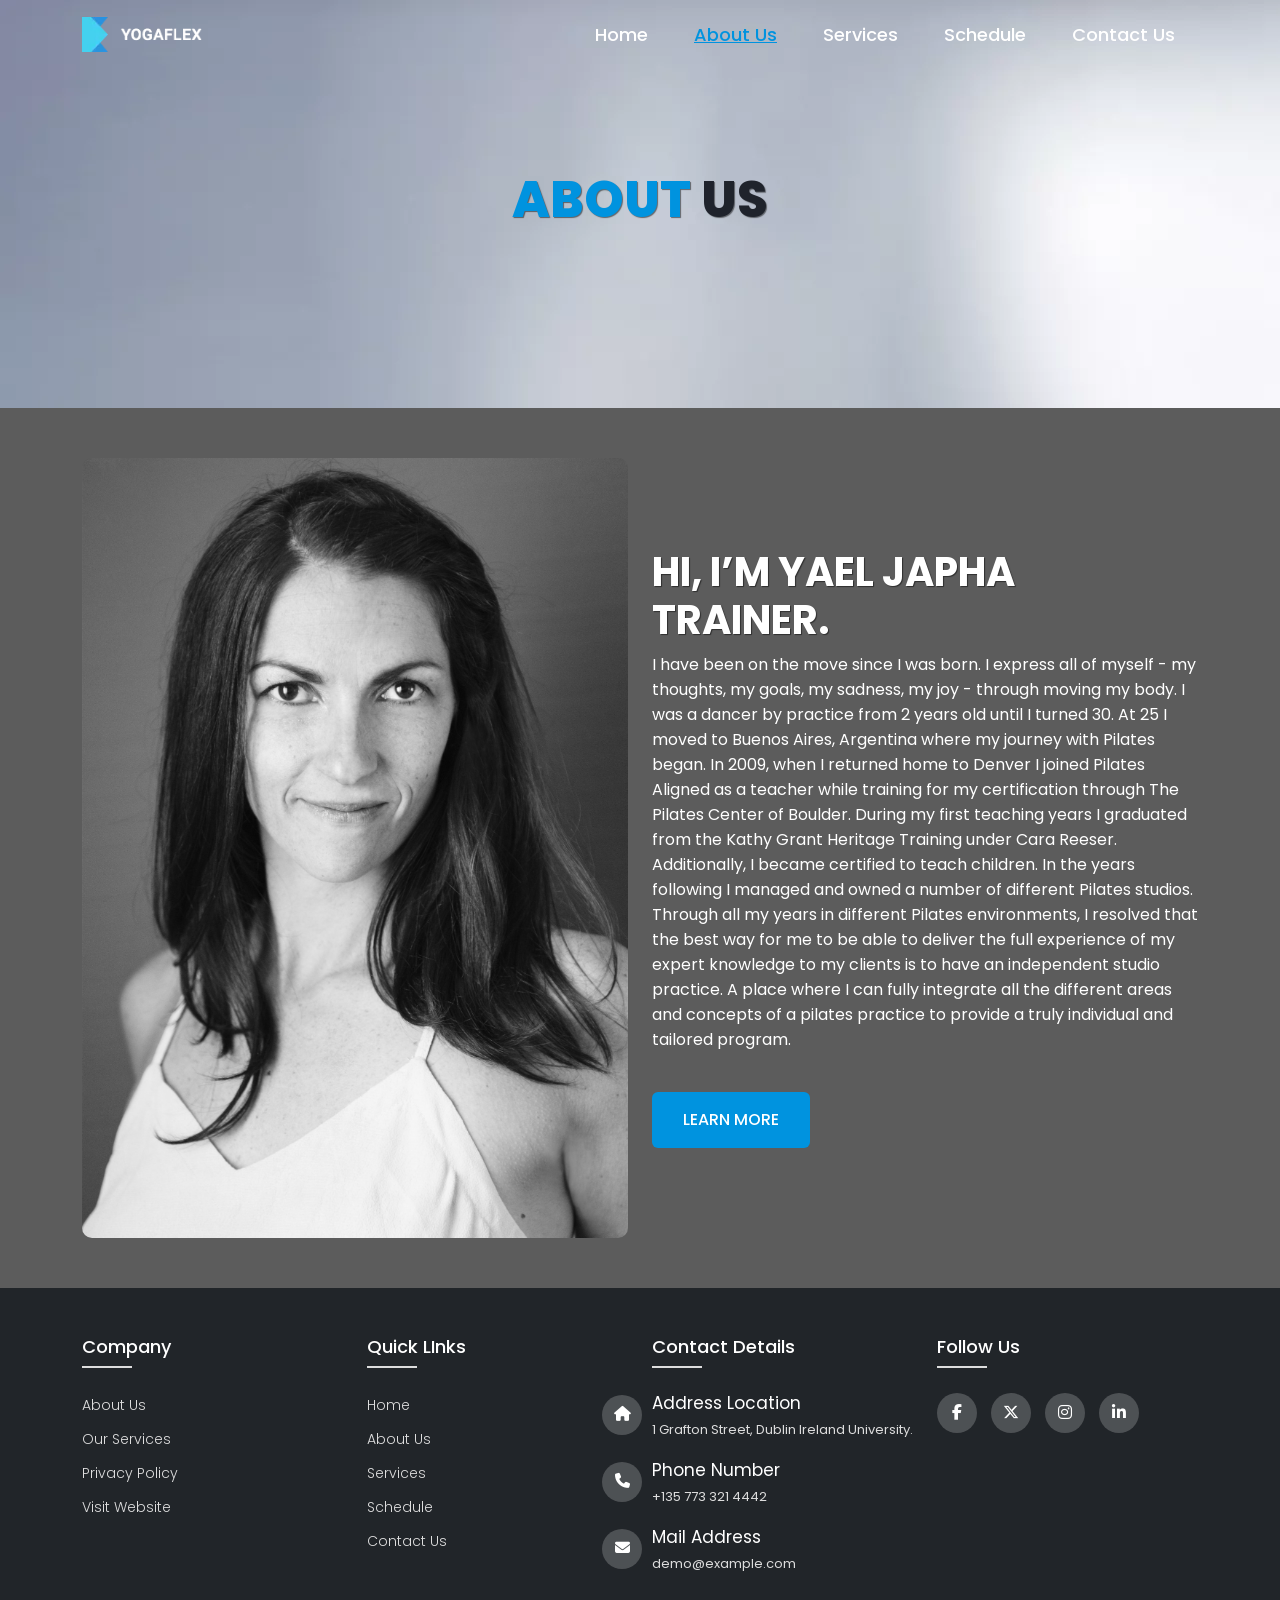
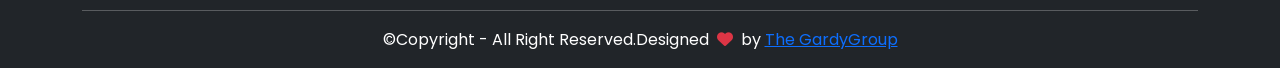
==== about-us.html @ b6d93d53 "added some links in footer" ====
<!DOCTYPE html>
<html lang="en">
<head>
    <meta charset="UTF-8">
    <meta name="viewport" content="width=device-width, initial-scale=1.0">
    <title>About-Us</title>
      <!---- Bootstrap CSS ---->
      <link href="https://cdn.jsdelivr.net/npm/bootstrap@5.3.1/dist/css/bootstrap.min.css" rel="stylesheet" integrity="sha384-4bw+/aepP/YC94hEpVNVgiZdgIC5+VKNBQNGCHeKRQN+PtmoHDEXuppvnDJzQIu9" crossorigin="anonymous">

      <!----- font awesome cdn ---->
    <link rel="stylesheet" href="https://cdnjs.cloudflare.com/ajax/libs/font-awesome/6.4.2/css/all.min.css" integrity="sha512-z3gLpd7yknf1YoNbCzqRKc4qyor8gaKU1qmn+CShxbuBusANI9QpRohGBreCFkKxLhei6S9CQXFEbbKuqLg0DA==" crossorigin="anonymous" referrerpolicy="no-referrer" />

      <!-- aos animation -->
    <link href="https://unpkg.com/aos@2.3.1/dist/aos.css" rel="stylesheet">

      <link rel="stylesheet" href="style.css">
      <link rel="stylesheet" href="service.css">
</head>
<body>
    <!-- Navbar start -->
    <nav class="navbar navbar-expand-lg">
        <div class="container">
          <a class="navbar-brand" href="index.html"><img src="images/logo.png.webp" alt="" width="120px"></a>
          <button class="navbar-toggler" type="button" data-bs-toggle="collapse" data-bs-target="#navbarNav" aria-controls="navbarNav" aria-expanded="false" aria-label="Toggle navigation">
            <span class="navbar-toggler-icon"></span>
          </button>
          <div class="collapse navbar-collapse justify-content-end" id="navbarNav">
            <ul class="navbar-nav">
              <li class="nav-item">
                <a class="nav-link" aria-current="page" href="index.html">Home</a>
              </li>
              <li class="nav-item">
                <a class="nav-link active" aria-current="page" href="about-us.html">About Us</a>
              </li>
              <li class="nav-item">
                <a class="nav-link" aria-current="page" href="service-page.html">Services</a>
              </li>
              <li class="nav-item">
                <a class="nav-link" aria-current="page" href="schedule-page.html">Schedule</a>
              </li>
              <li class="nav-item">
                <a class="nav-link" aria-current="page" href="contact-us.html">Contact Us</a>
              </li>
            </ul>
          </div>
        </div>
      </nav>
    <!--- Navbar end ---->

    <!---- Hero Section Start ------>
    <section class="hero-section service">
        <div class="container">
            <div class="row justify-content-center">
                <div class="col-md-6 text-center" data-aos="fade-up"
                data-aos-duration="1200">
                    <div class="hero-content">
                        <h1><span>ABOUT</span> US</h1>
                    </div>
                </div>
            </div>
        </div>
    </section>
        <!----- Hero Section End ----->

        <!-- About-us Section Start -->
    <section class="service-centent about-us">
        <div class="container">
            <div class="row">
                <div class="col-lg-6" data-aos="fade-right"
                data-aos-duration="1200">
                    <img src="images/yjheadshotbw.jpg" alt="" class="w-100">
                </div>
                <div class="col-lg-6 align-self-center" data-aos="fade-up"
                data-aos-duration="1200">
                    <h2 class="text-white mt-5 mt-lg-0">HI, I’M YAEL JAPHA TRAINER. </h2>
                    <p class="text-white">I have been on the move since I was born. I express all of myself - my thoughts, my goals, my sadness, my joy - through moving my body. I was a dancer by practice from 2 years old until I turned 30.  At 25 I moved to Buenos Aires, Argentina where my journey with Pilates began. In 2009, when I returned home to Denver I joined Pilates Aligned as a teacher while training for my certification through The Pilates Center of Boulder. During my first teaching years I graduated from the Kathy Grant Heritage Training under Cara Reeser. Additionally, I became certified to teach children. In the years following I managed and owned a number of different Pilates studios. Through all my years in different Pilates environments, I resolved that the best way for me to be able to deliver the full experience of my expert knowledge to my clients is to have an independent studio practice. A place where I can fully integrate all the different areas and concepts of a pilates practice to provide a truly individual and tailored program. </p>
                    <div class="hero-btn">
                        <a href="service-page.html" class="btn mt-4">Learn More</a>
                      </div>
                </div>
            </div>
        </div>
    </section>
        <!-- About-us Section End -->

        <!----- Footer  start ------>
    <footer class="footer bg-dark pt-5">
      <div class="container">
        <div class="row" data-aos="fade-up"
        data-aos-duration="1200">
        <div class="footer-col col-md-3 mb-3 mb-md-0">
          <h4>company</h4>
          <ul>
            <li><a href="#">about us</a></li>
            <li><a href="#">our services</a></li>
            <li><a href="#">privacy policy</a></li>
            <li><a href="#">visit website</a></li>
          </ul>
        </div>
        <div class="footer-col col-md-3 mb-3 mb-md-0">
          <h4>Quick LInks</h4>
          <ul>
            <li><a href="index.html">Home</a></li>
            <li><a href="about-us.html">About Us</a></li>
            <li><a href="service-page.html">Services</a></li>
            <li><a href="schedule.html">Schedule</a></li>
            <li><a href="contact-us.html">Contact Us</a></li>
          </ul>
        </div>
        <div class="col-md-3 footer-col mb-3 mb-md-0">
          <h4>Contact Details</h4>
          
            <div class="contact-details d-flex">
              <div class="contact-icon">
                <i class="fa fa-home"></i>
              </div>
              <div class="contact-address">
                <h5>Address Location</h5>
                <p>1 Grafton Street, Dublin Ireland University.</p>
              </div>
            </div>
            <div class="contact-details d-flex">
              <div class="contact-icon">
                <i class="fa fa-phone"></i>
              </div>
              <div class="contact-address">
                <h5>Phone Number</h5>
                <p>+135 773 321 4442</p>
              </div>
            </div>
            <div class="contact-details d-flex">
              <div class="contact-icon">
                <i class="fa fa-envelope"></i>
              </div>
              <div class="contact-address">
                <h5>Mail Address</h5>
                <p>demo@example.com</p>
              </div>
            </div>
        </div>
        <div class="footer-col col-md-3">
          <h4>follow us</h4>
          <div class="social-links">
            <a href="#"><i class="fa-brands fa-facebook-f"></i></a>
            <a href="#"><i class="fa-brands fa-x-twitter"></i></a>
            <a href="#"><i class="fa-brands fa-instagram"></i></a>
            <a href="#"><i class="fa-brands fa-linkedin-in"></i></a>
          </div>
        </div>
      </div>
      <hr class="text-white">
      </div>
      <div class="container-fluid footer-bottom">
        <div class="row">
          <div class="col-lg-12 text-center">
            <p class="text-white">©Copyright - All Right Reserved.Designed <i class="fa fa-heart ms-1 me-1 text-danger"></i> by <a href="">The GardyGroup</a> </p>
          </div>
        </div>
      </div>
    </footer>
    <!----- Footer  end ------>



    <!---- Bootstrap JS ---->
    <script src="https://cdn.jsdelivr.net/npm/bootstrap@5.3.1/dist/js/bootstrap.bundle.min.js" integrity="sha384-HwwvtgBNo3bZJJLYd8oVXjrBZt8cqVSpeBNS5n7C8IVInixGAoxmnlMuBnhbgrkm" crossorigin="anonymous"></script>

    <!-- js for aos animation -->
    <script src="https://unpkg.com/aos@2.3.1/dist/aos.js"></script>
    <script>
      AOS.init();
    </script>
</body>
</html>
---- style.css ----
@import url('https://fonts.googleapis.com/css2?family=Poppins:wght@300;400;500;600;700&display=swap');

*{
    margin: 0px;
    padding: 0px;
    box-sizing: border-box;
    font-family: 'Poppins', sans-serif;
}
h1{
    font-weight: 800;
    font-size: 50px;
    text-shadow: 1px 1px 1px rgba(0,0,0,0.5);
    color: #1f232c;
}
h2{
    font-weight: 700;
    font-size: 40px;
    text-shadow: 1px 1px 1px rgba(0,0,0,0.5);
    color: #1f232c;
}
h3{
    font-weight: 700;
    text-shadow: 1px 1px 1px rgba(0,0,0,0.5);
    color: #1f232c;
}
p{
    color:#5c5c5c;
    font-size: 16px;
    line-height: 25px;
}
/* ----- Navbar start ----- */
.navbar{
    position: absolute;
    top: 0;
    right: 0;
    left: 0;
    z-index: 2;
}
.navbar .navbar-nav .nav-item a{
    font-size: 18px;
    font-weight: 500;
    margin: 5px 15px;
    color: #fff;
}
.navbar .nav-item a:hover{
    color: #0093df;
}
.navbar .nav-item a.active{
    color: #0093df;
    text-decoration: underline;
}
.navbar .navbar-toggler{
    border: none;
}
/* ------ Navbar End ------- */

/* ------ hero-section start ------- */

.hero-section{
    background-image: url(images/banner-bg.jpg.webp);
}
.hero-section .hero-content span{
    color: #0093df;
}
.hero-btn a{
    background: #0093df;
    line-height: 42px;
    padding-left: 30px;
    padding-right: 30px;
    color: white;
    font-weight: 500;
    text-transform: uppercase;
}
.hero-btn a:hover{
    background-color: #1f1d1d;
    color: #fff;
}
/* ------ hero-section end ------- */


/* ------ Pilates section start ----- */
.pilate .card .card-img{
    overflow: hidden;
}
.card-img-top{
    transition: all 0.5s ease;
    cursor: pointer;
}
.pilate .card:hover .card-img-top{
    transform:scale(1.1);
}
/* ------ Pilates section end ----- */

/*--------------------------------------- Schedule-section -----------------------------------*/
/* ------ Approach section start ----- */

.parrallax{
    background-image: url(images/YAELINMOTION-93.jpg);
    background-repeat: no-repeat;
    background-position:center;
    background-size: cover;
    background-attachment: fixed;
}
.approach{
background-color: rgba(0,0,0,0.65);
}
/* ------ Approach section end ----- */

/*----- our testimonial section start -->-- */
.shadow{
    box-shadow: 0 0 15px rgba(0,0,0,0.2);
    background: #fff;
    padding: 20px 20px 32px;
}
/*----- our testimonial section end ----- */

/* ----- About-US Page section start---- */
.about-us{
    background-color: #5c5c5c;
}
/* ----- About-US Page section end---- */

/* ---- contact-us section start */
.contact{
    background: #f2f2f2;
}
.contact .title{
    font-size: 33px;
    font-weight: 600;
    color: #1f232c;
    width: 100%;
    text-shadow: 1px 1px 1px rgba(0,0,0,0.5);
    text-transform: uppercase;
    line-height: 45px;
}
.form .form-group{
    margin-bottom: 20px;
}
.form .form-control{
    padding: 12px 15px;
    border-radius: 0px;
}
.form .form-group .form-control:focus{
    border: 1px solid #5c5c5c;
    box-shadow: none;
}
.form .form-group textarea{
    height: 100px;
}
.form .contact-btn button{
    width: 100%;
    background-color:#1f232c;
    padding: 10px 20px;
    border: 2px solid #999999;
    border-radius: 4px;
}
.form .contact-btn button:hover{
    background-color: #2f3238;
}
.contact-info .contact-details{
    margin: 10px 0px;
}
.contact-details .contact-icon{
    font-size: 20px;
    width: 45px;
    height: 45px;
    line-height: 45px;
    color: white;
    text-align: center;
    margin: 2px 0 25px;
    border-radius: 5%;
    background-color: #1f232c;
    margin-right: 25px;
}
.contact-address h5{
    color: #1f232c;
    font-weight: 700;
    font-size: 19px;
}
.contact-address p{
    line-height: 17px;
}
/* ---- contact-us section end */


/* Schedule-page CSS Start*/

.information-section .card{
    border-radius: 15px;
}
.information-section .card-icon{
    width: 100px;
    height: 100px;
    border-radius: 50%;
    background-color: #5c5c5c;
    display: flex;
    align-items: center;
    justify-content: center;
    font-size: 40px;
    color: white;
}
.information-section .card-body p{
    color: #d0d0d0;
}

/*---- footer start ----*/
.footer ul {
	list-style: none;
    padding-left: 0;
}
.footer-col h4 {
	font-size: 18px;
	color: #FFF;
	text-transform: capitalize;
	margin-bottom: 35px;
	font-weight: 500;
	position: relative;
}
.footer-col h5{
    color: #FFF ;
}
.footer-col h4::before {
	content: "";
	position: absolute;
	left: 0;
	bottom: -10px;
	background-color: #ddd;
	width: 50px;
	height: 2px;
}
.footer-col ul li:not(:last-child) {
	margin-bottom: 10px;
}
.footer-col ul li a {
	color: #DDD;
	font-size: 14px;
	font-weight: 300;
	text-transform: capitalize;
	text-decoration: none;
	transition: all 0.3s ease;
}
.footer-col ul li a:hover {
	color: #FFF;
	padding-left: 7px;
}
.footer-col .contact-details .contact-icon{
    margin-right: 10px;
    background-color: rgba(255, 255, 255, 0.2);
    border-radius: 50%;
    padding: 0 12px;
    margin-left: -50px;
    width: 40px;
    height: 40px;
    font-size: 15px;
    line-height: 38px;
}
.footer-col .contact-details .contact-address h5{
    font-weight: inherit;
    font-size: 17px;
}
.footer-col .contact-details .contact-address p{
    font-size: 13px;
    color: #DDD;
}
.footer-col .social-links a {
	color: #FFF;
	background-color: rgba(255, 255, 255, 0.2);
	display: inline-block;
	height: 40px;
	width: 40px;
	border-radius: 50%;
	text-align: center;
	margin: 0 10px 10px 0;
	line-height: 40px;
	transition: all 0.5s ease;
}
.footer-col .social-links a:hover {
	color: #151515;
	background-color: #FFF;
}
/*---- footer end -----*/

/*----- media query -----*/
@media only screen and (max-width:768px){
    h1{
        font-size:44px;
    }
    h2{
        font-size: 34px;
    }
    .navbar .navbar-nav{
        background-color: #1f1e1e;
        width: 100%;
        border-bottom-right-radius: 50px;
        border-bottom-left-radius: 20px;
    }
}
@media only screen and (max-width:425px){
    h1{
        font-size:36px;
    }
    h2{
        font-size: 29px;
    }
}
---- service.css ----
.service{
    padding: 170px 0;
}
.service-centent{
    padding: 50px 0;
}
.service-centent img{
    border-radius: 10px;
}

/* Accordion Section */
.accordion-item {
    background-color: #fff;
    color: #111;
    margin: 1rem 0;
    border: 0px !important;
    border-radius: 0.5rem;
    /* background: linear-gradient(111.23deg, #e9f7ff 9.95%, #ffdbd5 85.17%); */
    /* box-shadow: 0 2px 5px 0 rgba(0, 0, 0, 0.25); */
  }
  .accordion-item-header {
    padding: 20px 24px 10px 54px;
    min-height: 3.5rem;
    line-height: 1.25rem;
    font-weight: bold;
    position: relative;
    cursor: pointer;
  }
  .accordion-item-header h5{
    font-size: 18px;
  }
  .accordion-item-header::after {
    content: "\203a";
    color: #006478;
    font-size: 40px;
    position: absolute;
    left: 24px;
    top: 45%;
    transform: translateY(-10px);
    transition: all 0.3s ease;
  }
  .accordion-item-header.active::after {
    content: "\203a";
    transform: rotate(90deg);
  }
  .accordion-item-body {
    padding: 0px 22px 0px 22px;
    max-height: 0;
    overflow: hidden;
    transition: max-height 0.2s ease-out;
  }
  .accordion-item-body-content {
    line-height: 1.5rem;
    color: #555555;
  }
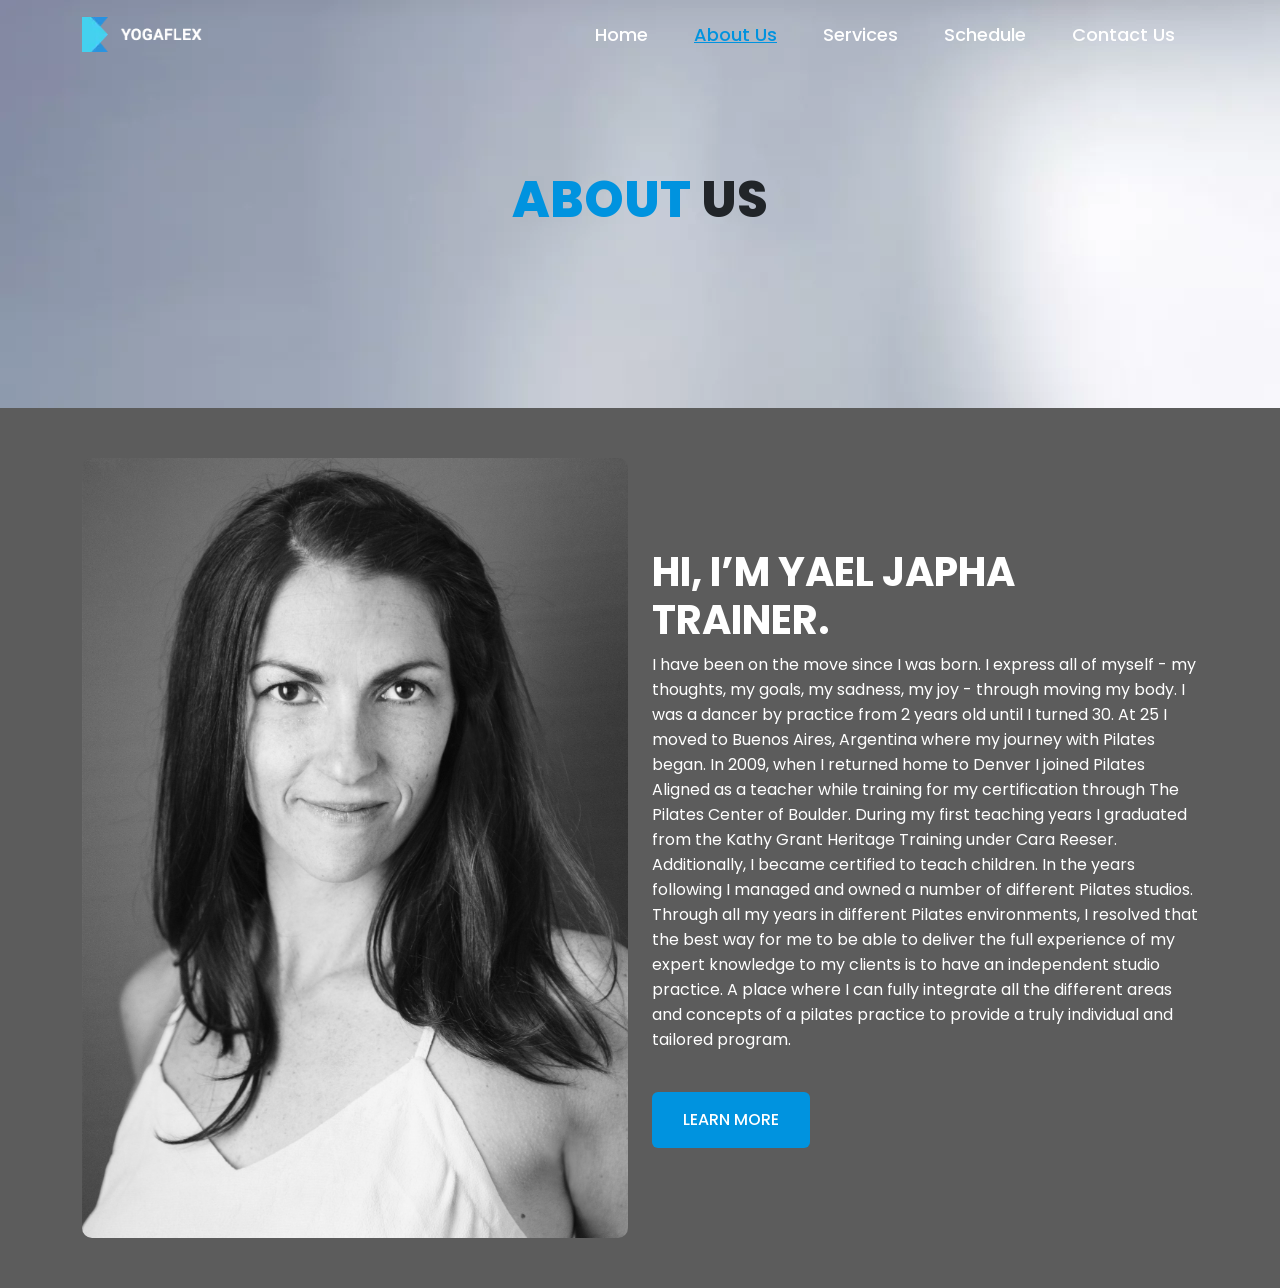
==== commit 72d6f020: "change links" ====
--- a/about-us.html
+++ b/about-us.html
@@ -6,13 +6,6 @@
     <title>About-Us</title>
       <!---- Bootstrap CSS ---->
       <link href="https://cdn.jsdelivr.net/npm/bootstrap@5.3.1/dist/css/bootstrap.min.css" rel="stylesheet" integrity="sha384-4bw+/aepP/YC94hEpVNVgiZdgIC5+VKNBQNGCHeKRQN+PtmoHDEXuppvnDJzQIu9" crossorigin="anonymous">
-
-      <!----- font awesome cdn ---->
-    <link rel="stylesheet" href="https://cdnjs.cloudflare.com/ajax/libs/font-awesome/6.4.2/css/all.min.css" integrity="sha512-z3gLpd7yknf1YoNbCzqRKc4qyor8gaKU1qmn+CShxbuBusANI9QpRohGBreCFkKxLhei6S9CQXFEbbKuqLg0DA==" crossorigin="anonymous" referrerpolicy="no-referrer" />
-
-      <!-- aos animation -->
-    <link href="https://unpkg.com/aos@2.3.1/dist/aos.css" rel="stylesheet">
-
       <link rel="stylesheet" href="style.css">
       <link rel="stylesheet" href="service.css">
 </head>
@@ -51,8 +44,7 @@
     <section class="hero-section service">
         <div class="container">
             <div class="row justify-content-center">
-                <div class="col-md-6 text-center" data-aos="fade-up"
-                data-aos-duration="1200">
+                <div class="col-md-6 text-center">
                     <div class="hero-content">
                         <h1><span>ABOUT</span> US</h1>
                     </div>
@@ -66,12 +58,10 @@
     <section class="service-centent about-us">
         <div class="container">
             <div class="row">
-                <div class="col-lg-6" data-aos="fade-right"
-                data-aos-duration="1200">
+                <div class="col-lg-6">
                     <img src="images/yjheadshotbw.jpg" alt="" class="w-100">
                 </div>
-                <div class="col-lg-6 align-self-center" data-aos="fade-up"
-                data-aos-duration="1200">
+                <div class="col-lg-6 align-self-center">
                     <h2 class="text-white mt-5 mt-lg-0">HI, I’M YAEL JAPHA TRAINER. </h2>
                     <p class="text-white">I have been on the move since I was born. I express all of myself - my thoughts, my goals, my sadness, my joy - through moving my body. I was a dancer by practice from 2 years old until I turned 30.  At 25 I moved to Buenos Aires, Argentina where my journey with Pilates began. In 2009, when I returned home to Denver I joined Pilates Aligned as a teacher while training for my certification through The Pilates Center of Boulder. During my first teaching years I graduated from the Kathy Grant Heritage Training under Cara Reeser. Additionally, I became certified to teach children. In the years following I managed and owned a number of different Pilates studios. Through all my years in different Pilates environments, I resolved that the best way for me to be able to deliver the full experience of my expert knowledge to my clients is to have an independent studio practice. A place where I can fully integrate all the different areas and concepts of a pilates practice to provide a truly individual and tailored program. </p>
                     <div class="hero-btn">
@@ -83,92 +73,9 @@
     </section>
         <!-- About-us Section End -->
 
-        <!----- Footer  start ------>
-    <footer class="footer bg-dark pt-5">
-      <div class="container">
-        <div class="row" data-aos="fade-up"
-        data-aos-duration="1200">
-        <div class="footer-col col-md-3 mb-3 mb-md-0">
-          <h4>company</h4>
-          <ul>
-            <li><a href="#">about us</a></li>
-            <li><a href="#">our services</a></li>
-            <li><a href="#">privacy policy</a></li>
-            <li><a href="#">visit website</a></li>
-          </ul>
-        </div>
-        <div class="footer-col col-md-3 mb-3 mb-md-0">
-          <h4>Quick LInks</h4>
-          <ul>
-            <li><a href="index.html">Home</a></li>
-            <li><a href="about-us.html">About Us</a></li>
-            <li><a href="service-page.html">Services</a></li>
-            <li><a href="schedule.html">Schedule</a></li>
-            <li><a href="contact-us.html">Contact Us</a></li>
-          </ul>
-        </div>
-        <div class="col-md-3 footer-col mb-3 mb-md-0">
-          <h4>Contact Details</h4>
-          
-            <div class="contact-details d-flex">
-              <div class="contact-icon">
-                <i class="fa fa-home"></i>
-              </div>
-              <div class="contact-address">
-                <h5>Address Location</h5>
-                <p>1 Grafton Street, Dublin Ireland University.</p>
-              </div>
-            </div>
-            <div class="contact-details d-flex">
-              <div class="contact-icon">
-                <i class="fa fa-phone"></i>
-              </div>
-              <div class="contact-address">
-                <h5>Phone Number</h5>
-                <p>+135 773 321 4442</p>
-              </div>
-            </div>
-            <div class="contact-details d-flex">
-              <div class="contact-icon">
-                <i class="fa fa-envelope"></i>
-              </div>
-              <div class="contact-address">
-                <h5>Mail Address</h5>
-                <p>demo@example.com</p>
-              </div>
-            </div>
-        </div>
-        <div class="footer-col col-md-3">
-          <h4>follow us</h4>
-          <div class="social-links">
-            <a href="#"><i class="fa-brands fa-facebook-f"></i></a>
-            <a href="#"><i class="fa-brands fa-x-twitter"></i></a>
-            <a href="#"><i class="fa-brands fa-instagram"></i></a>
-            <a href="#"><i class="fa-brands fa-linkedin-in"></i></a>
-          </div>
-        </div>
-      </div>
-      <hr class="text-white">
-      </div>
-      <div class="container-fluid footer-bottom">
-        <div class="row">
-          <div class="col-lg-12 text-center">
-            <p class="text-white">©Copyright - All Right Reserved.Designed <i class="fa fa-heart ms-1 me-1 text-danger"></i> by <a href="">The GardyGroup</a> </p>
-          </div>
-        </div>
-      </div>
-    </footer>
-    <!----- Footer  end ------>
-
 
 
     <!---- Bootstrap JS ---->
     <script src="https://cdn.jsdelivr.net/npm/bootstrap@5.3.1/dist/js/bootstrap.bundle.min.js" integrity="sha384-HwwvtgBNo3bZJJLYd8oVXjrBZt8cqVSpeBNS5n7C8IVInixGAoxmnlMuBnhbgrkm" crossorigin="anonymous"></script>
-
-    <!-- js for aos animation -->
-    <script src="https://unpkg.com/aos@2.3.1/dist/aos.js"></script>
-    <script>
-      AOS.init();
-    </script>
 </body>
 </html>
--- a/style.css
+++ b/style.css
@@ -9,19 +9,13 @@
 h1{
     font-weight: 800;
     font-size: 50px;
-    text-shadow: 1px 1px 1px rgba(0,0,0,0.5);
-    color: #1f232c;
 }
 h2{
     font-weight: 700;
     font-size: 40px;
-    text-shadow: 1px 1px 1px rgba(0,0,0,0.5);
-    color: #1f232c;
 }
 h3{
     font-weight: 700;
-    text-shadow: 1px 1px 1px rgba(0,0,0,0.5);
-    color: #1f232c;
 }
 p{
     color:#5c5c5c;
@@ -34,7 +28,6 @@
     top: 0;
     right: 0;
     left: 0;
-    z-index: 2;
 }
 .navbar .navbar-nav .nav-item a{
     font-size: 18px;
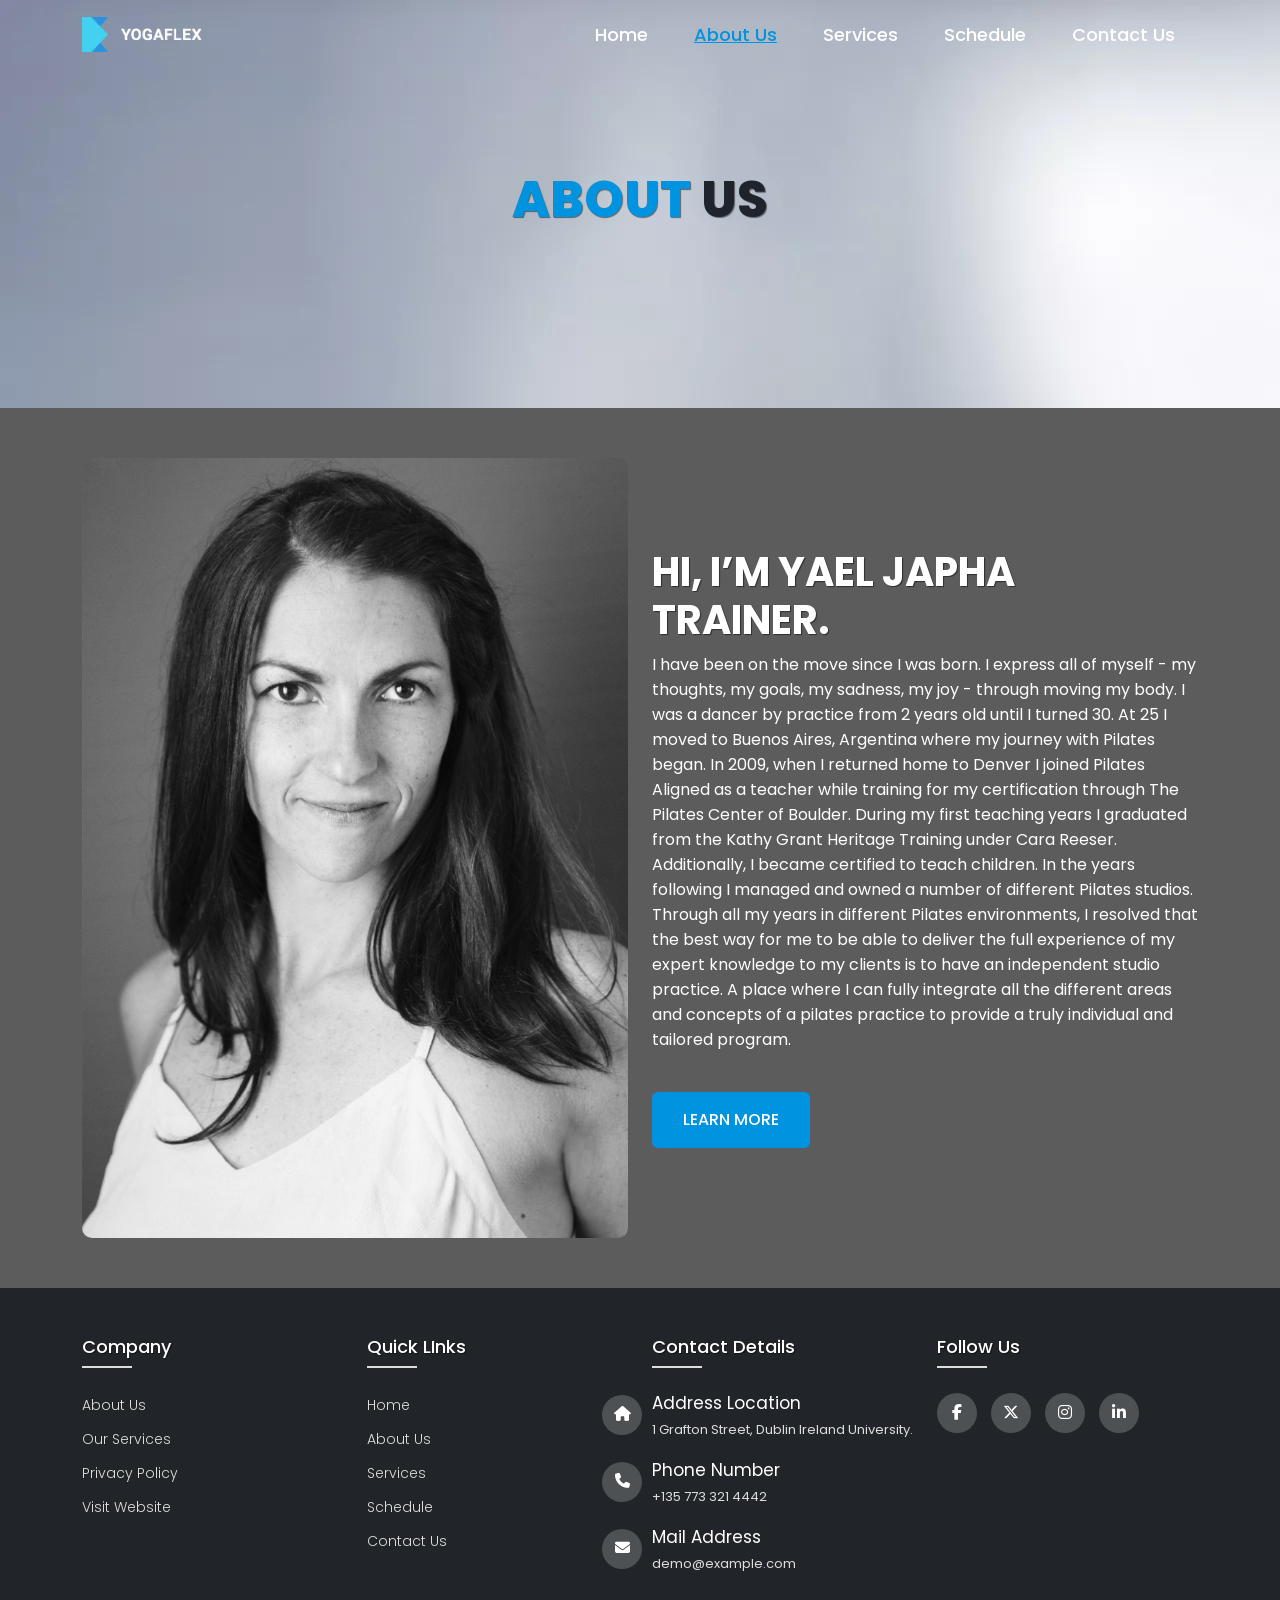
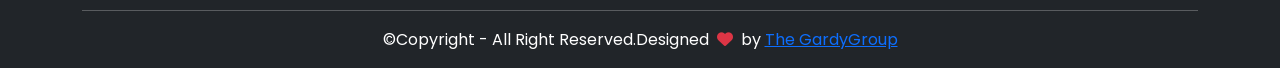
==== commit 557f3d05: "fix some issues" ====
--- a/about-us.html
+++ b/about-us.html
@@ -6,8 +6,14 @@
     <title>About-Us</title>
       <!---- Bootstrap CSS ---->
       <link href="https://cdn.jsdelivr.net/npm/bootstrap@5.3.1/dist/css/bootstrap.min.css" rel="stylesheet" integrity="sha384-4bw+/aepP/YC94hEpVNVgiZdgIC5+VKNBQNGCHeKRQN+PtmoHDEXuppvnDJzQIu9" crossorigin="anonymous">
+
+      <!----- font awesome cdn ---->
+    <link rel="stylesheet" href="https://cdnjs.cloudflare.com/ajax/libs/font-awesome/6.4.2/css/all.min.css" integrity="sha512-z3gLpd7yknf1YoNbCzqRKc4qyor8gaKU1qmn+CShxbuBusANI9QpRohGBreCFkKxLhei6S9CQXFEbbKuqLg0DA==" crossorigin="anonymous" referrerpolicy="no-referrer" />
+
+      <!-- aos animation -->
+    <link href="https://unpkg.com/aos@2.3.1/dist/aos.css" rel="stylesheet">
+        <!-- custom css -->
       <link rel="stylesheet" href="style.css">
-      <link rel="stylesheet" href="service.css">
 </head>
 <body>
     <!-- Navbar start -->
@@ -44,7 +50,8 @@
     <section class="hero-section service">
         <div class="container">
             <div class="row justify-content-center">
-                <div class="col-md-6 text-center">
+                <div class="col-md-6 text-center" data-aos="fade-up"
+                data-aos-duration="1200">
                     <div class="hero-content">
                         <h1><span>ABOUT</span> US</h1>
                     </div>
@@ -58,10 +65,12 @@
     <section class="service-centent about-us">
         <div class="container">
             <div class="row">
-                <div class="col-lg-6">
+                <div class="col-lg-6" data-aos="fade-right"
+                data-aos-duration="1200">
                     <img src="images/yjheadshotbw.jpg" alt="" class="w-100">
                 </div>
-                <div class="col-lg-6 align-self-center">
+                <div class="col-lg-6 align-self-center" data-aos="fade-up"
+                data-aos-duration="1200">
                     <h2 class="text-white mt-5 mt-lg-0">HI, I’M YAEL JAPHA TRAINER. </h2>
                     <p class="text-white">I have been on the move since I was born. I express all of myself - my thoughts, my goals, my sadness, my joy - through moving my body. I was a dancer by practice from 2 years old until I turned 30.  At 25 I moved to Buenos Aires, Argentina where my journey with Pilates began. In 2009, when I returned home to Denver I joined Pilates Aligned as a teacher while training for my certification through The Pilates Center of Boulder. During my first teaching years I graduated from the Kathy Grant Heritage Training under Cara Reeser. Additionally, I became certified to teach children. In the years following I managed and owned a number of different Pilates studios. Through all my years in different Pilates environments, I resolved that the best way for me to be able to deliver the full experience of my expert knowledge to my clients is to have an independent studio practice. A place where I can fully integrate all the different areas and concepts of a pilates practice to provide a truly individual and tailored program. </p>
                     <div class="hero-btn">
@@ -73,9 +82,92 @@
     </section>
         <!-- About-us Section End -->
 
+        <!----- Footer  start ------>
+    <footer class="footer bg-dark pt-5">
+      <div class="container">
+        <div class="row" data-aos="fade-up"
+        data-aos-duration="1200">
+        <div class="footer-col col-md-3 mb-3 mb-md-0">
+          <h4>company</h4>
+          <ul>
+            <li><a href="#">about us</a></li>
+            <li><a href="#">our services</a></li>
+            <li><a href="#">privacy policy</a></li>
+            <li><a href="#">visit website</a></li>
+          </ul>
+        </div>
+        <div class="footer-col col-md-3 mb-3 mb-md-0">
+          <h4>Quick LInks</h4>
+          <ul>
+            <li><a href="index.html">Home</a></li>
+            <li><a href="about-us.html">About Us</a></li>
+            <li><a href="service-page.html">Services</a></li>
+            <li><a href="schedule-page.html">Schedule</a></li>
+            <li><a href="contact-us.html">Contact Us</a></li>
+          </ul>
+        </div>
+        <div class="col-md-3 footer-col mb-3 mb-md-0">
+          <h4>Contact Details</h4>
+          
+            <div class="contact-details d-flex">
+              <div class="contact-icon">
+                <i class="fa fa-home"></i>
+              </div>
+              <div class="contact-address">
+                <h5>Address Location</h5>
+                <p>1 Grafton Street, Dublin Ireland University.</p>
+              </div>
+            </div>
+            <div class="contact-details d-flex">
+              <div class="contact-icon">
+                <i class="fa fa-phone"></i>
+              </div>
+              <div class="contact-address">
+                <h5>Phone Number</h5>
+                <p>+135 773 321 4442</p>
+              </div>
+            </div>
+            <div class="contact-details d-flex">
+              <div class="contact-icon">
+                <i class="fa fa-envelope"></i>
+              </div>
+              <div class="contact-address">
+                <h5>Mail Address</h5>
+                <p>demo@example.com</p>
+              </div>
+            </div>
+        </div>
+        <div class="footer-col col-md-3">
+          <h4>follow us</h4>
+          <div class="social-links">
+            <a href="#"><i class="fa-brands fa-facebook-f"></i></a>
+            <a href="#"><i class="fa-brands fa-x-twitter"></i></a>
+            <a href="#"><i class="fa-brands fa-instagram"></i></a>
+            <a href="#"><i class="fa-brands fa-linkedin-in"></i></a>
+          </div>
+        </div>
+      </div>
+      <hr class="text-white">
+      </div>
+      <div class="container-fluid footer-bottom">
+        <div class="row">
+          <div class="col-lg-12 text-center">
+            <p class="text-white">©Copyright - All Right Reserved.Designed <i class="fa fa-heart ms-1 me-1 text-danger"></i> by <a href="">The GardyGroup</a> </p>
+          </div>
+        </div>
+      </div>
+    </footer>
+    <!----- Footer  end ------>
+
 
 
     <!---- Bootstrap JS ---->
     <script src="https://cdn.jsdelivr.net/npm/bootstrap@5.3.1/dist/js/bootstrap.bundle.min.js" integrity="sha384-HwwvtgBNo3bZJJLYd8oVXjrBZt8cqVSpeBNS5n7C8IVInixGAoxmnlMuBnhbgrkm" crossorigin="anonymous"></script>
+
+    <!-- js for aos animation -->
+    <script src="https://unpkg.com/aos@2.3.1/dist/aos.js"></script>
+    <script>
+      AOS.init();
+    </script>
 </body>
 </html>
--- a/style.css
+++ b/style.css
@@ -9,13 +9,23 @@
 h1{
     font-weight: 800;
     font-size: 50px;
+    text-shadow: 1px 1px 1px rgba(0,0,0,0.5);
+    color: #1f232c;
 }
 h2{
     font-weight: 700;
     font-size: 40px;
+    text-shadow: 1px 1px 1px rgba(0,0,0,0.5);
+    color: #1f232c;
 }
 h3{
     font-weight: 700;
+    text-shadow: 1px 1px 1px rgba(0,0,0,0.5);
+    color: #1f232c;
+}
+h4{
+    text-shadow: 1px 1px 1px rgba(0,0,0,0.5);
+    color: #1f232c;
 }
 p{
     color:#5c5c5c;
@@ -28,6 +38,7 @@
     top: 0;
     right: 0;
     left: 0;
+    z-index: 2;
 }
 .navbar .navbar-nav .nav-item a{
     font-size: 18px;
@@ -84,7 +95,7 @@
 }
 /* ------ Pilates section end ----- */
 
-/*--------------------------------------- Schedule-section -----------------------------------*/
+
 /* ------ Approach section start ----- */
 
 .parrallax{
@@ -112,6 +123,86 @@
     background-color: #5c5c5c;
 }
 /* ----- About-US Page section end---- */
+
+
+/* ----- Service-Page section start---- */
+
+.service{
+    padding: 170px 0;
+}
+.service-centent{
+    padding: 50px 0;
+}
+.service-centent img{
+    border-radius: 10px;
+}
+
+/* Accordion Section */
+.accordion-item {
+    background-color: #fff;
+    color: #111;
+    margin: 1rem 0;
+    border: 0px !important;
+    border-radius: 0.5rem;
+    /* background: linear-gradient(111.23deg, #e9f7ff 9.95%, #ffdbd5 85.17%); */
+    /* box-shadow: 0 2px 5px 0 rgba(0, 0, 0, 0.25); */
+  }
+  .accordion-item-header {
+    padding: 20px 24px 10px 54px;
+    min-height: 3.5rem;
+    line-height: 1.25rem;
+    font-weight: bold;
+    position: relative;
+    cursor: pointer;
+  }
+  .accordion-item-header h5{
+    font-size: 18px;
+  }
+  .accordion-item-header::after {
+    content: "\203a";
+    color: #006478;
+    font-size: 40px;
+    position: absolute;
+    left: 24px;
+    top: 45%;
+    transform: translateY(-10px);
+    transition: all 0.3s ease;
+  }
+  .accordion-item-header.active::after {
+    content: "\203a";
+    transform: rotate(90deg);
+  }
+  .accordion-item-body {
+    padding: 0px 22px 0px 22px;
+    max-height: 0;
+    overflow: hidden;
+    transition: max-height 0.2s ease-out;
+  }
+  .accordion-item-body-content {
+    line-height: 1.5rem;
+    color: #555555;
+  }  
+
+  /* ----- Service-Page section end---- */
+
+  /*---- Schedule-page CSS Start -----*/
+
+.information-section .card{
+    border-radius: 15px;
+}
+.information-section .card-icon{
+    width: 100px;
+    height: 100px;
+    border-radius: 50%;
+    background-color: #5c5c5c;
+    display: flex;
+    align-items: center;
+    justify-content: center;
+    font-size: 40px;
+    color: white;
+}
+
+/*---- Schedule-page CSS end -----*/
 
 /* ---- contact-us section start */
 .contact{
@@ -175,27 +266,6 @@
 }
 /* ---- contact-us section end */
 
-
-/* Schedule-page CSS Start*/
-
-.information-section .card{
-    border-radius: 15px;
-}
-.information-section .card-icon{
-    width: 100px;
-    height: 100px;
-    border-radius: 50%;
-    background-color: #5c5c5c;
-    display: flex;
-    align-items: center;
-    justify-content: center;
-    font-size: 40px;
-    color: white;
-}
-.information-section .card-body p{
-    color: #d0d0d0;
-}
-
 /*---- footer start ----*/
 .footer ul {
 	list-style: none;
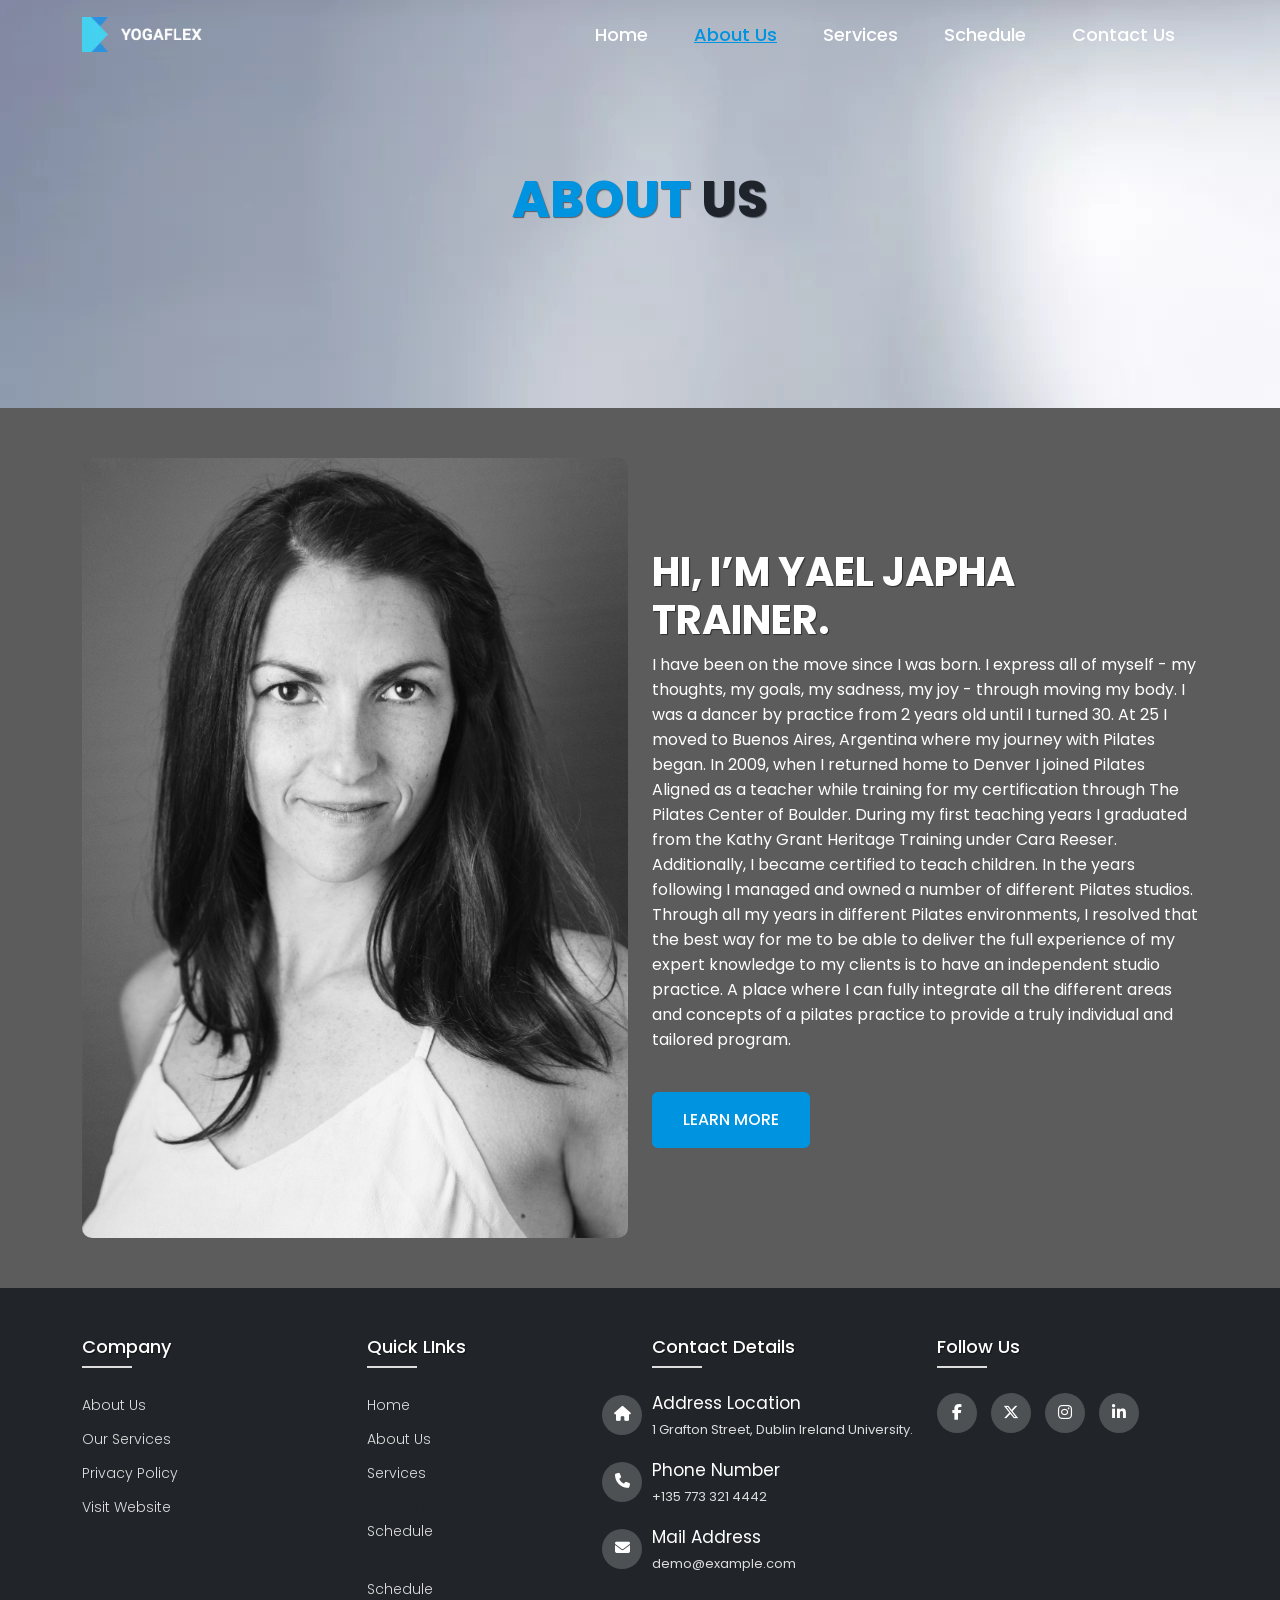
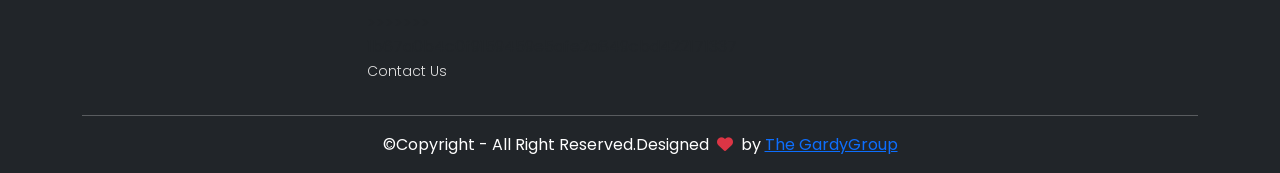
==== commit facb6655: "conflict resolved" ====
--- a/about-us.html
+++ b/about-us.html
@@ -13,6 +13,7 @@
       <!-- aos animation -->
     <link href="https://unpkg.com/aos@2.3.1/dist/aos.css" rel="stylesheet">
         <!-- custom css -->
+
       <link rel="stylesheet" href="style.css">
 </head>
 <body>
@@ -102,7 +103,11 @@
             <li><a href="index.html">Home</a></li>
             <li><a href="about-us.html">About Us</a></li>
             <li><a href="service-page.html">Services</a></li>
+<<<<<<< HEAD
             <li><a href="schedule-page.html">Schedule</a></li>
+=======
+            <li><a href="schedule.html">Schedule</a></li>
+>>>>>>> 1b67a0b4c0f9159459e5afe2a849cbd422171337
             <li><a href="contact-us.html">Contact Us</a></li>
           </ul>
         </div>
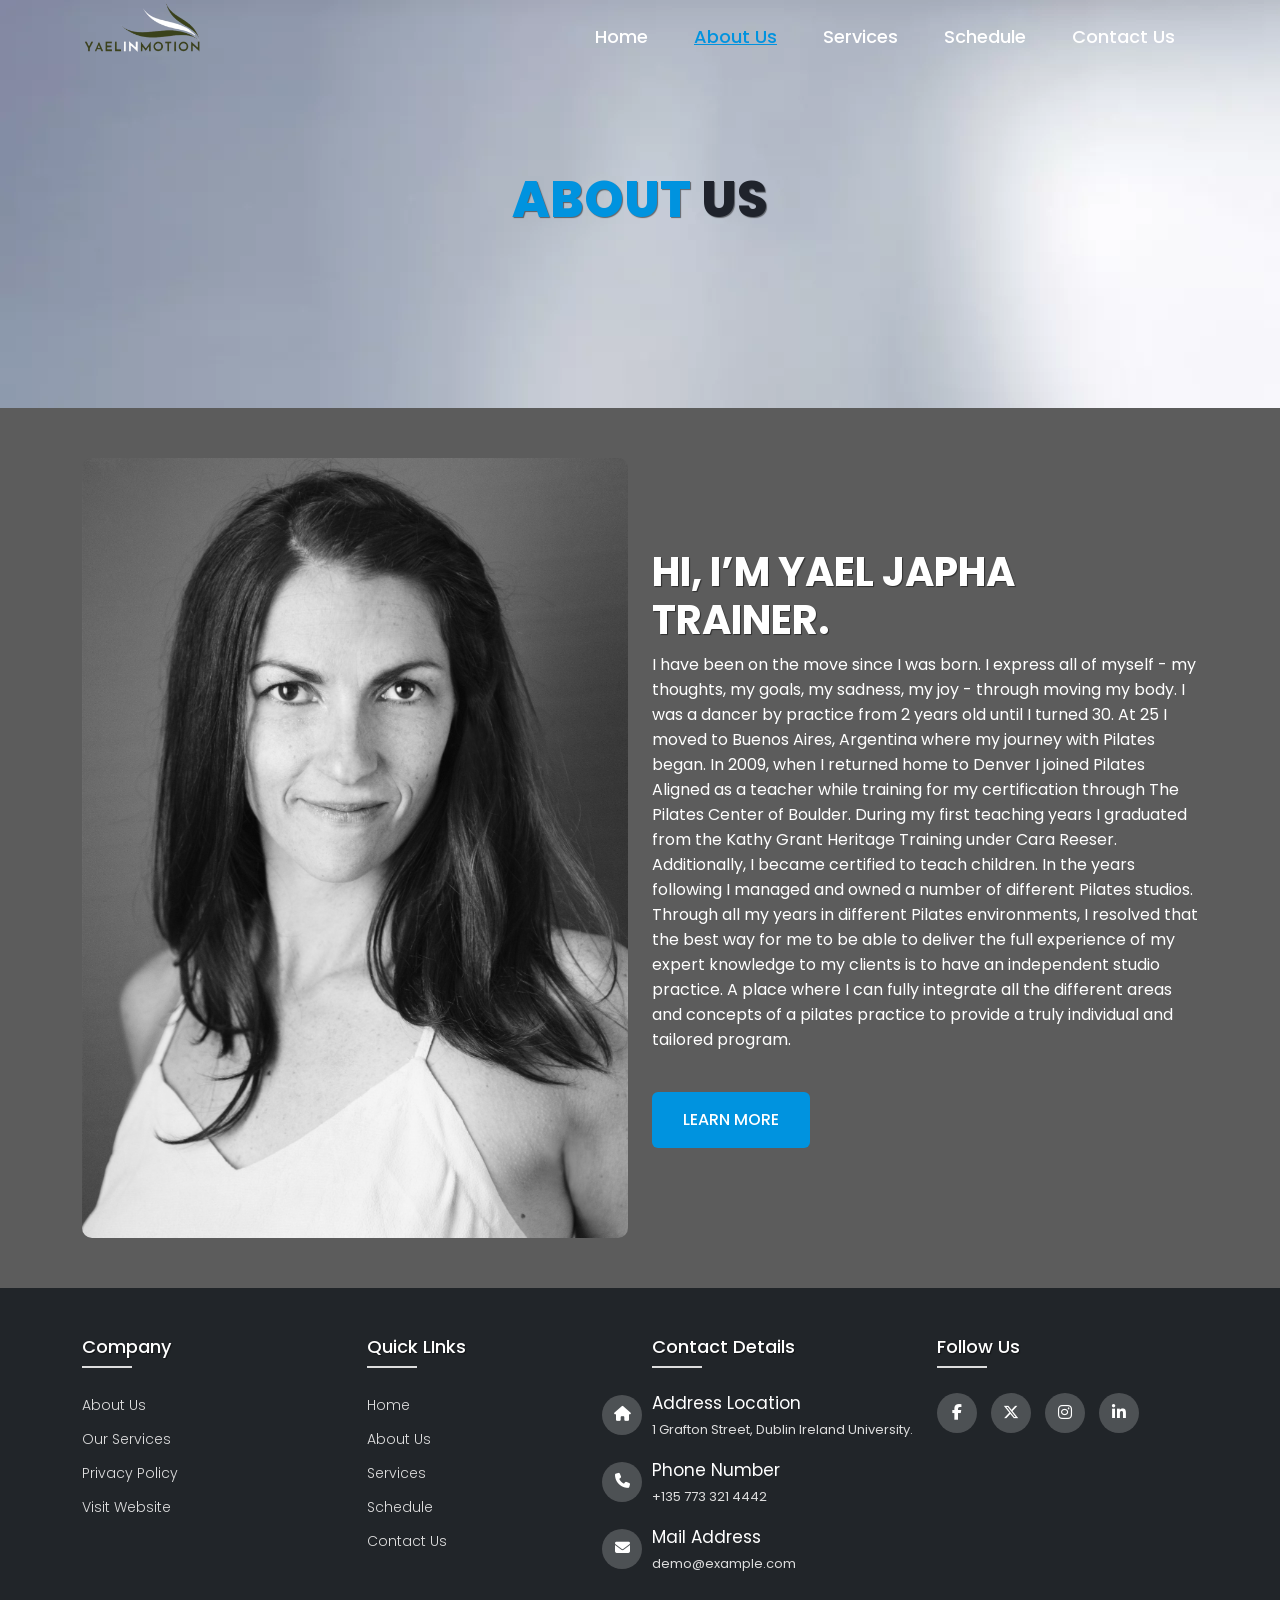
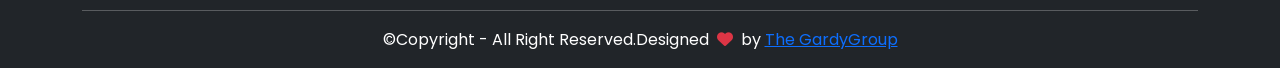
==== commit a408fb3d: "adding logo" ====
--- a/about-us.html
+++ b/about-us.html
@@ -20,7 +20,7 @@
     <!-- Navbar start -->
     <nav class="navbar navbar-expand-lg">
         <div class="container">
-          <a class="navbar-brand" href="index.html"><img src="images/logo.png.webp" alt="" width="120px"></a>
+          <a class="navbar-brand" href="index.html"><img src="images/logo-yael.png" alt="" width="120px"></a>
           <button class="navbar-toggler" type="button" data-bs-toggle="collapse" data-bs-target="#navbarNav" aria-controls="navbarNav" aria-expanded="false" aria-label="Toggle navigation">
             <span class="navbar-toggler-icon"></span>
           </button>
@@ -103,11 +103,7 @@
             <li><a href="index.html">Home</a></li>
             <li><a href="about-us.html">About Us</a></li>
             <li><a href="service-page.html">Services</a></li>
-<<<<<<< HEAD
             <li><a href="schedule-page.html">Schedule</a></li>
-=======
-            <li><a href="schedule.html">Schedule</a></li>
->>>>>>> 1b67a0b4c0f9159459e5afe2a849cbd422171337
             <li><a href="contact-us.html">Contact Us</a></li>
           </ul>
         </div>
--- a/style.css
+++ b/style.css
@@ -55,6 +55,9 @@
 }
 .navbar .navbar-toggler{
     border: none;
+}
+.navbar .navbar-brand img{
+    margin-top: -18px;
 }
 /* ------ Navbar End ------- */
 
@@ -363,6 +366,6 @@
         font-size:36px;
     }
     h2{
-        font-size: 29px;
+        font-size: 27px;
     }
 }
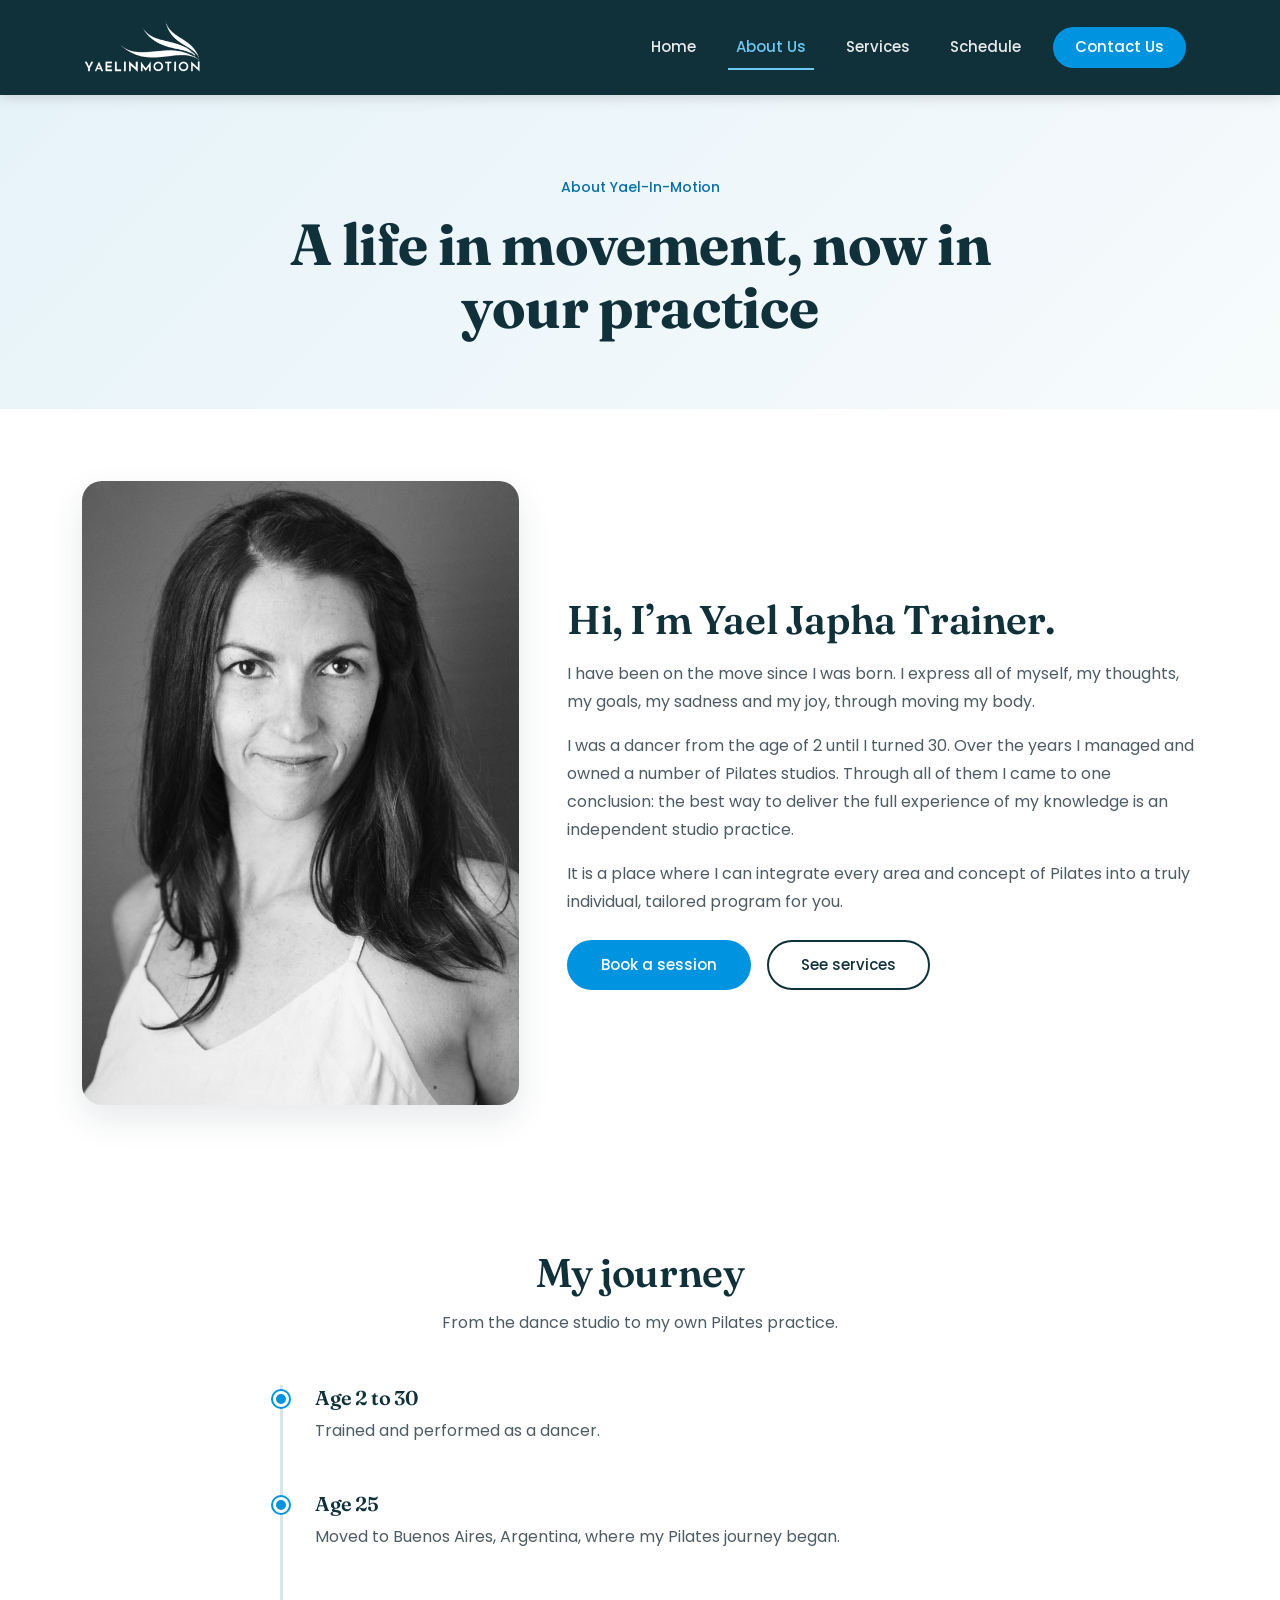
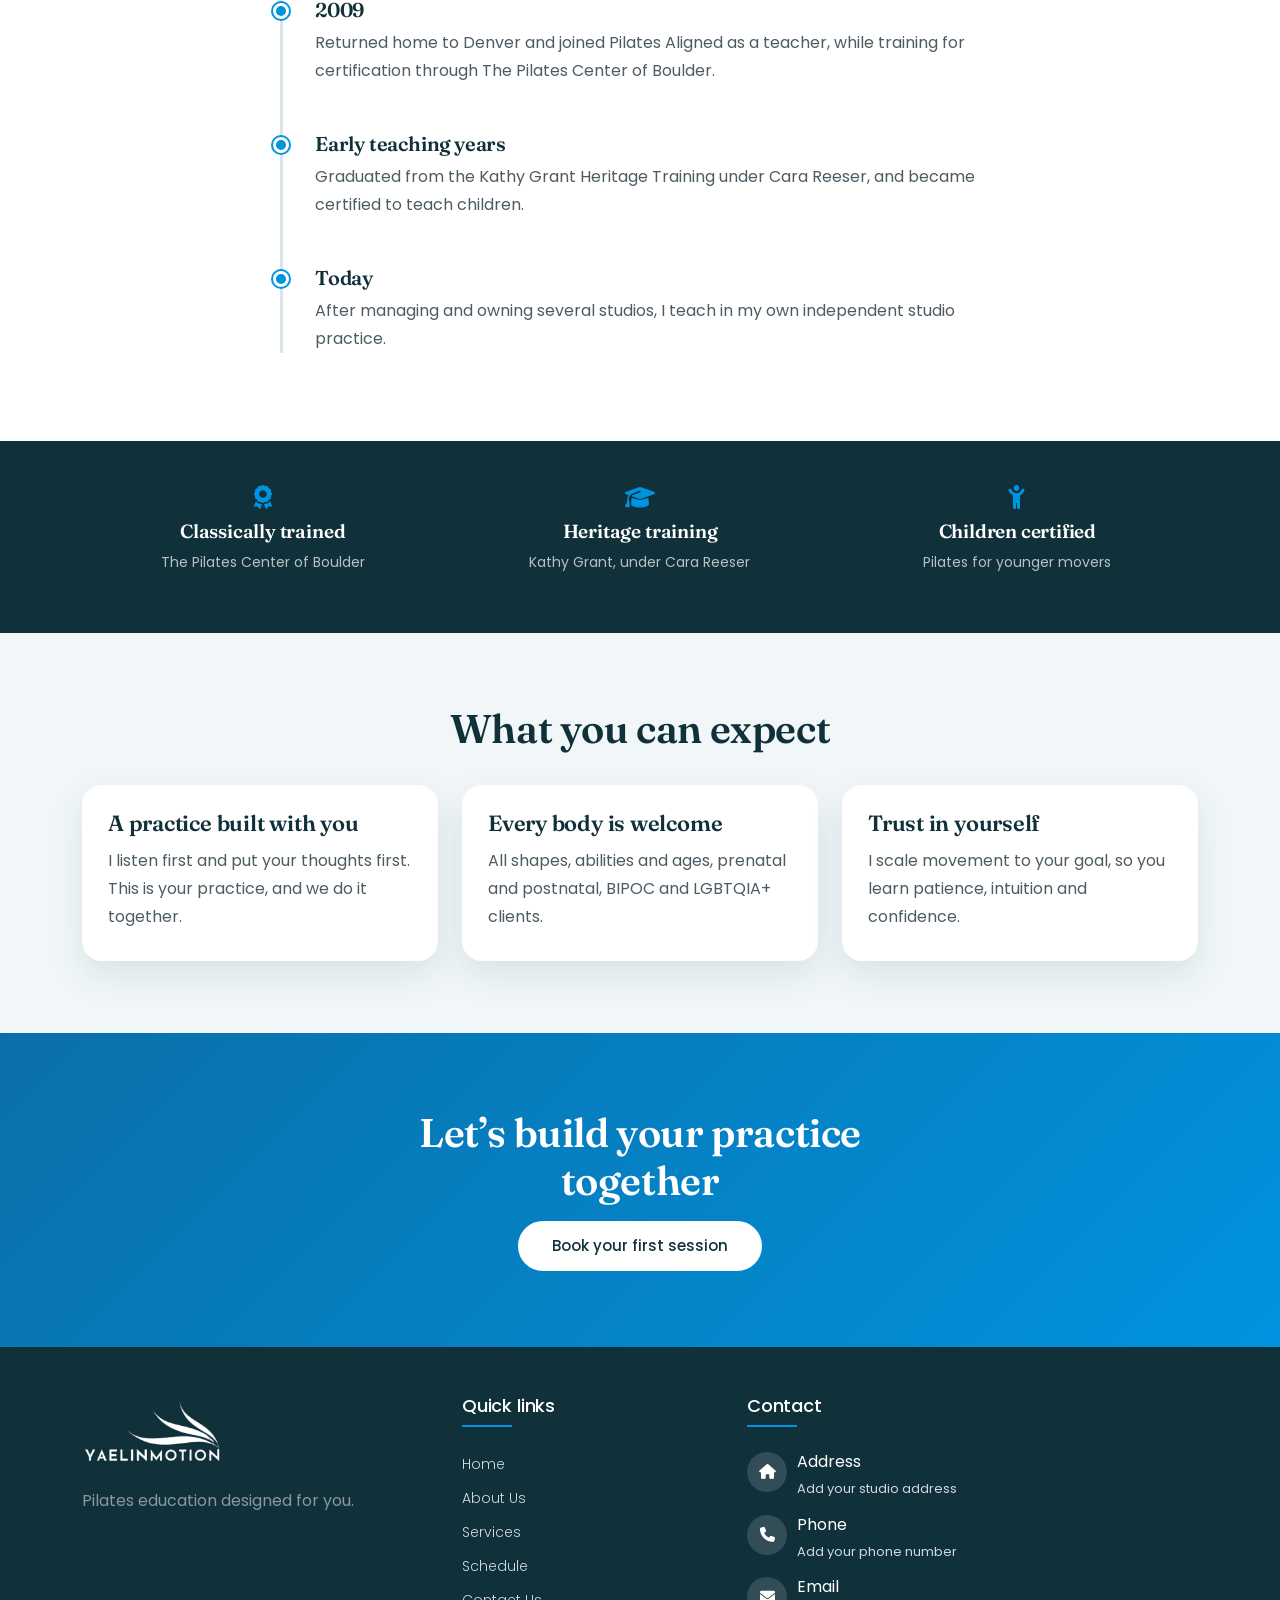
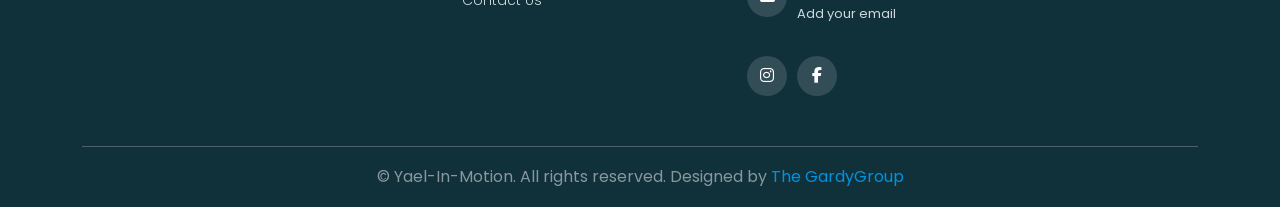
==== commit d808015f: "re-design" ====
--- a/about-us.html
+++ b/about-us.html
@@ -1,174 +1,125 @@
 <!DOCTYPE html>
 <html lang="en">
 <head>
-    <meta charset="UTF-8">
-    <meta name="viewport" content="width=device-width, initial-scale=1.0">
-    <title>About-Us</title>
-      <!---- Bootstrap CSS ---->
-      <link href="https://cdn.jsdelivr.net/npm/bootstrap@5.3.1/dist/css/bootstrap.min.css" rel="stylesheet" integrity="sha384-4bw+/aepP/YC94hEpVNVgiZdgIC5+VKNBQNGCHeKRQN+PtmoHDEXuppvnDJzQIu9" crossorigin="anonymous">
-
-      <!----- font awesome cdn ---->
-    <link rel="stylesheet" href="https://cdnjs.cloudflare.com/ajax/libs/font-awesome/6.4.2/css/all.min.css" integrity="sha512-z3gLpd7yknf1YoNbCzqRKc4qyor8gaKU1qmn+CShxbuBusANI9QpRohGBreCFkKxLhei6S9CQXFEbbKuqLg0DA==" crossorigin="anonymous" referrerpolicy="no-referrer" />
-
-      <!-- aos animation -->
-    <link href="https://unpkg.com/aos@2.3.1/dist/aos.css" rel="stylesheet">
-        <!-- custom css -->
-
-      <link rel="stylesheet" href="style.css">
+<meta charset="UTF-8">
+<meta name="viewport" content="width=device-width, initial-scale=1.0">
+<title>About Us | Yael-In-Motion</title>
+<link rel="icon" type="image/x-icon" href="images/logo-yael.png">
+<link href="https://cdn.jsdelivr.net/npm/bootstrap@5.3.1/dist/css/bootstrap.min.css" rel="stylesheet" integrity="sha384-4bw+/aepP/YC94hEpVNVgiZdgIC5+VKNBQNGCHeKRQN+PtmoHDEXuppvnDJzQIu9" crossorigin="anonymous">
+<link rel="stylesheet" href="https://cdnjs.cloudflare.com/ajax/libs/font-awesome/6.4.2/css/all.min.css" crossorigin="anonymous" referrerpolicy="no-referrer" />
+<link href="https://unpkg.com/aos@2.3.1/dist/aos.css" rel="stylesheet">
+<link rel="stylesheet" href="style.css">
 </head>
 <body>
-    <!-- Navbar start -->
-    <nav class="navbar navbar-expand-lg">
-        <div class="container">
-          <a class="navbar-brand" href="index.html"><img src="images/logo-yael.png" alt="" width="120px"></a>
-          <button class="navbar-toggler" type="button" data-bs-toggle="collapse" data-bs-target="#navbarNav" aria-controls="navbarNav" aria-expanded="false" aria-label="Toggle navigation">
-            <span class="navbar-toggler-icon"></span>
-          </button>
-          <div class="collapse navbar-collapse justify-content-end" id="navbarNav">
-            <ul class="navbar-nav">
-              <li class="nav-item">
-                <a class="nav-link" aria-current="page" href="index.html">Home</a>
-              </li>
-              <li class="nav-item">
-                <a class="nav-link active" aria-current="page" href="about-us.html">About Us</a>
-              </li>
-              <li class="nav-item">
-                <a class="nav-link" aria-current="page" href="service-page.html">Services</a>
-              </li>
-              <li class="nav-item">
-                <a class="nav-link" aria-current="page" href="schedule-page.html">Schedule</a>
-              </li>
-              <li class="nav-item">
-                <a class="nav-link" aria-current="page" href="contact-us.html">Contact Us</a>
-              </li>
-            </ul>
-          </div>
-        </div>
-      </nav>
-    <!--- Navbar end ---->
 
-    <!---- Hero Section Start ------>
-    <section class="hero-section service">
-        <div class="container">
-            <div class="row justify-content-center">
-                <div class="col-md-6 text-center" data-aos="fade-up"
-                data-aos-duration="1200">
-                    <div class="hero-content">
-                        <h1><span>ABOUT</span> US</h1>
-                    </div>
-                </div>
-            </div>
-        </div>
-    </section>
-        <!----- Hero Section End ----->
+<nav class="navbar navbar-expand-lg">
+  <div class="container">
+    <a class="navbar-brand" href="index.html"><img src="images/logo-yael.png" alt="Yael-In-Motion logo" width="120" class="logo-light"></a>
+    <button class="navbar-toggler" type="button" data-bs-toggle="collapse" data-bs-target="#navbarNav" aria-controls="navbarNav" aria-expanded="false" aria-label="Toggle navigation"><span class="navbar-toggler-icon"></span></button>
+    <div class="collapse navbar-collapse justify-content-end" id="navbarNav">
+      <ul class="navbar-nav align-items-lg-center">
+        <li class="nav-item"><a class="nav-link" href="index.html">Home</a></li>
+        <li class="nav-item"><a class="nav-link active" aria-current="page" href="about-us.html">About Us</a></li>
+        <li class="nav-item"><a class="nav-link" href="service-page.html">Services</a></li>
+        <li class="nav-item"><a class="nav-link" href="schedule-page.html">Schedule</a></li>
+        <li class="nav-item"><a class="nav-link nav-cta" href="contact-us.html">Contact Us</a></li>
+      </ul>
+    </div>
+  </div>
+</nav>
 
-        <!-- About-us Section Start -->
-    <section class="service-centent about-us">
-        <div class="container">
-            <div class="row">
-                <div class="col-lg-6" data-aos="fade-right"
-                data-aos-duration="1200">
-                    <img src="images/yjheadshotbw.jpg" alt="" class="w-100">
-                </div>
-                <div class="col-lg-6 align-self-center" data-aos="fade-up"
-                data-aos-duration="1200">
-                    <h2 class="text-white mt-5 mt-lg-0">HI, I’M YAEL JAPHA TRAINER. </h2>
-                    <p class="text-white">I have been on the move since I was born. I express all of myself - my thoughts, my goals, my sadness, my joy - through moving my body. I was a dancer by practice from 2 years old until I turned 30.  At 25 I moved to Buenos Aires, Argentina where my journey with Pilates began. In 2009, when I returned home to Denver I joined Pilates Aligned as a teacher while training for my certification through The Pilates Center of Boulder. During my first teaching years I graduated from the Kathy Grant Heritage Training under Cara Reeser. Additionally, I became certified to teach children. In the years following I managed and owned a number of different Pilates studios. Through all my years in different Pilates environments, I resolved that the best way for me to be able to deliver the full experience of my expert knowledge to my clients is to have an independent studio practice. A place where I can fully integrate all the different areas and concepts of a pilates practice to provide a truly individual and tailored program. </p>
-                    <div class="hero-btn">
-                        <a href="service-page.html" class="btn mt-4">Learn More</a>
-                      </div>
-                </div>
-            </div>
-        </div>
-    </section>
-        <!-- About-us Section End -->
+<!-- Page header -->
+<section class="page-hero text-center">
+  <div class="container" data-aos="fade-up">
+    <p class="kicker">About Yael-In-Motion</p>
+    <h1>A life in movement, now in your practice</h1>
+  </div>
+</section>
 
-        <!----- Footer  start ------>
-    <footer class="footer bg-dark pt-5">
-      <div class="container">
-        <div class="row" data-aos="fade-up"
-        data-aos-duration="1200">
-        <div class="footer-col col-md-3 mb-3 mb-md-0">
-          <h4>company</h4>
-          <ul>
-            <li><a href="#">about us</a></li>
-            <li><a href="#">our services</a></li>
-            <li><a href="#">privacy policy</a></li>
-            <li><a href="#">visit website</a></li>
-          </ul>
-        </div>
-        <div class="footer-col col-md-3 mb-3 mb-md-0">
-          <h4>Quick LInks</h4>
-          <ul>
-            <li><a href="index.html">Home</a></li>
-            <li><a href="about-us.html">About Us</a></li>
-            <li><a href="service-page.html">Services</a></li>
-            <li><a href="schedule-page.html">Schedule</a></li>
-            <li><a href="contact-us.html">Contact Us</a></li>
-          </ul>
-        </div>
-        <div class="col-md-3 footer-col mb-3 mb-md-0">
-          <h4>Contact Details</h4>
-          
-            <div class="contact-details d-flex">
-              <div class="contact-icon">
-                <i class="fa fa-home"></i>
-              </div>
-              <div class="contact-address">
-                <h5>Address Location</h5>
-                <p>1 Grafton Street, Dublin Ireland University.</p>
-              </div>
-            </div>
-            <div class="contact-details d-flex">
-              <div class="contact-icon">
-                <i class="fa fa-phone"></i>
-              </div>
-              <div class="contact-address">
-                <h5>Phone Number</h5>
-                <p>+135 773 321 4442</p>
-              </div>
-            </div>
-            <div class="contact-details d-flex">
-              <div class="contact-icon">
-                <i class="fa fa-envelope"></i>
-              </div>
-              <div class="contact-address">
-                <h5>Mail Address</h5>
-                <p>demo@example.com</p>
-              </div>
-            </div>
-        </div>
-        <div class="footer-col col-md-3">
-          <h4>follow us</h4>
-          <div class="social-links">
-            <a href="#"><i class="fa-brands fa-facebook-f"></i></a>
-            <a href="#"><i class="fa-brands fa-x-twitter"></i></a>
-            <a href="#"><i class="fa-brands fa-instagram"></i></a>
-            <a href="#"><i class="fa-brands fa-linkedin-in"></i></a>
-          </div>
+<!-- Bio -->
+<section class="bio py-5">
+  <div class="container py-4">
+    <div class="row align-items-center g-5">
+      <div class="col-lg-5" data-aos="fade-right">
+        <div class="hero-photo"><img src="images/yjheadshotbw.jpg" alt="Portrait of Yael Japha Trainer" class="w-100"></div>
+      </div>
+      <div class="col-lg-7" data-aos="fade-up">
+        <h2>Hi, I’m Yael Japha Trainer.</h2>
+        <p class="mt-3">I have been on the move since I was born. I express all of myself, my thoughts, my goals, my sadness and my joy, through moving my body.</p>
+        <p>I was a dancer from the age of 2 until I turned 30. Over the years I managed and owned a number of Pilates studios. Through all of them I came to one conclusion: the best way to deliver the full experience of my knowledge is an independent studio practice.</p>
+        <p>It is a place where I can integrate every area and concept of Pilates into a truly individual, tailored program for you.</p>
+        <div class="hero-btn d-flex flex-wrap gap-3 mt-4">
+          <a href="schedule-page.html" class="btn">Book a session</a>
+          <a href="service-page.html" class="btn btn-ghost">See services</a>
         </div>
       </div>
-      <hr class="text-white">
-      </div>
-      <div class="container-fluid footer-bottom">
-        <div class="row">
-          <div class="col-lg-12 text-center">
-            <p class="text-white">©Copyright - All Right Reserved.Designed <i class="fa fa-heart ms-1 me-1 text-danger"></i> by <a href="">The GardyGroup</a> </p>
-          </div>
-        </div>
-      </div>
-    </footer>
-    <!----- Footer  end ------>
+    </div>
+  </div>
+</section>
 
+<!-- Journey -->
+<section class="journey py-5">
+  <div class="container py-4">
+    <div class="section-head text-center" data-aos="fade-up"><h2>My journey</h2><p>From the dance studio to my own Pilates practice.</p></div>
+    <div class="timeline mx-auto mt-5">
+      <div class="t-item" data-aos="fade-up"><h3>Age 2 to 30</h3><p>Trained and performed as a dancer.</p></div>
+      <div class="t-item" data-aos="fade-up"><h3>Age 25</h3><p>Moved to Buenos Aires, Argentina, where my Pilates journey began.</p></div>
+      <div class="t-item" data-aos="fade-up"><h3>2009</h3><p>Returned home to Denver and joined Pilates Aligned as a teacher, while training for certification through The Pilates Center of Boulder.</p></div>
+      <div class="t-item" data-aos="fade-up"><h3>Early teaching years</h3><p>Graduated from the Kathy Grant Heritage Training under Cara Reeser, and became certified to teach children.</p></div>
+      <div class="t-item" data-aos="fade-up"><h3>Today</h3><p>After managing and owning several studios, I teach in my own independent studio practice.</p></div>
+    </div>
+  </div>
+</section>
 
+<!-- Training -->
+<section class="facts">
+  <div class="container">
+    <div class="row g-3 text-center">
+      <div class="col-md-4"><i class="fa-solid fa-award"></i><h3>Classically trained</h3><p>The Pilates Center of Boulder</p></div>
+      <div class="col-md-4"><i class="fa-solid fa-graduation-cap"></i><h3>Heritage training</h3><p>Kathy Grant, under Cara Reeser</p></div>
+      <div class="col-md-4"><i class="fa-solid fa-child-reaching"></i><h3>Children certified</h3><p>Pilates for younger movers</p></div>
+    </div>
+  </div>
+</section>
 
-    <!---- Bootstrap JS ---->
-    <script src="https://cdn.jsdelivr.net/npm/bootstrap@5.3.1/dist/js/bootstrap.bundle.min.js" integrity="sha384-HwwvtgBNo3bZJJLYd8oVXjrBZt8cqVSpeBNS5n7C8IVInixGAoxmnlMuBnhbgrkm" crossorigin="anonymous"></script>
+<!-- Values -->
+<section class="pilate py-5">
+  <div class="container py-4">
+    <div class="section-head text-center" data-aos="fade-up"><h2>What you can expect</h2></div>
+    <div class="row g-4 pt-4">
+      <div class="col-md-4" data-aos="fade-up"><div class="card h-100 border-0"><div class="card-body"><h3>A practice built with you</h3><p class="card-text">I listen first and put your thoughts first. This is your practice, and we do it together.</p></div></div></div>
+      <div class="col-md-4" data-aos="fade-up" data-aos-delay="100"><div class="card h-100 border-0"><div class="card-body"><h3>Every body is welcome</h3><p class="card-text">All shapes, abilities and ages, prenatal and postnatal, BIPOC and LGBTQIA+ clients.</p></div></div></div>
+      <div class="col-md-4" data-aos="fade-up" data-aos-delay="200"><div class="card h-100 border-0"><div class="card-body"><h3>Trust in yourself</h3><p class="card-text">I scale movement to your goal, so you learn patience, intuition and confidence.</p></div></div></div>
+    </div>
+  </div>
+</section>
 
-    <!-- js for aos animation -->
-    <script src="https://unpkg.com/aos@2.3.1/dist/aos.js"></script>
-    <script>
-      AOS.init();
-    </script>
+<section class="cta-band text-center">
+  <div class="container" data-aos="fade-up">
+    <h2>Let’s build your practice together</h2>
+    <div class="hero-btn"><a href="schedule-page.html" class="btn mt-3">Book your first session</a></div>
+  </div>
+</section>
+
+<footer class="footer pt-5">
+  <div class="container">
+    <div class="row">
+      <div class="footer-col col-md-4 mb-4"><a href="index.html"><img src="images/logo-yael.png" alt="Yael-In-Motion" width="140" class="logo-light mb-3"></a><p class="text-white-50">Pilates education designed for you.</p></div>
+      <div class="footer-col col-md-3 mb-4"><h4>Quick links</h4>
+        <ul><li><a href="index.html">Home</a></li><li><a href="about-us.html">About Us</a></li><li><a href="service-page.html">Services</a></li><li><a href="schedule-page.html">Schedule</a></li><li><a href="contact-us.html">Contact Us</a></li></ul></div>
+      <div class="footer-col col-md-5 mb-4"><h4>Contact</h4>
+        <div class="contact-details d-flex"><div class="contact-icon"><i class="fa fa-home"></i></div><div class="contact-address"><h5>Address</h5><p>Add your studio address</p></div></div>
+        <div class="contact-details d-flex"><div class="contact-icon"><i class="fa fa-phone"></i></div><div class="contact-address"><h5>Phone</h5><p>Add your phone number</p></div></div>
+        <div class="contact-details d-flex"><div class="contact-icon"><i class="fa fa-envelope"></i></div><div class="contact-address"><h5>Email</h5><p>Add your email</p></div></div>
+        <div class="social-links mt-3"><a href="#" aria-label="Instagram"><i class="fa-brands fa-instagram"></i></a><a href="#" aria-label="Facebook"><i class="fa-brands fa-facebook-f"></i></a></div></div>
+    </div>
+    <hr class="text-white">
+    <p class="footer-bottom text-center text-white-50 pb-3">&copy; Yael-In-Motion. All rights reserved. Designed by <a href="#">The GardyGroup</a></p>
+  </div>
+</footer>
+
+<script src="https://cdn.jsdelivr.net/npm/bootstrap@5.3.1/dist/js/bootstrap.bundle.min.js" integrity="sha384-HwwvtgBNo3bZJJLYd8oVXjrBZt8cqVSpeBNS5n7C8IVInixGAoxmnlMuBnhbgrkm" crossorigin="anonymous"></script>
+<script src="https://unpkg.com/aos@2.3.1/dist/aos.js"></script>
+<script>AOS.init({once:true});</script>
 </body>
 </html>
--- a/style.css
+++ b/style.css
@@ -1,371 +1,220 @@
-@import url('https://fonts.googleapis.com/css2?family=Poppins:wght@300;400;500;600;700&display=swap');
-
-*{
-    margin: 0px;
-    padding: 0px;
-    box-sizing: border-box;
-    font-family: 'Poppins', sans-serif;
-}
-h1{
-    font-weight: 800;
-    font-size: 50px;
-    text-shadow: 1px 1px 1px rgba(0,0,0,0.5);
-    color: #1f232c;
-}
-h2{
-    font-weight: 700;
-    font-size: 40px;
-    text-shadow: 1px 1px 1px rgba(0,0,0,0.5);
-    color: #1f232c;
-}
-h3{
-    font-weight: 700;
-    text-shadow: 1px 1px 1px rgba(0,0,0,0.5);
-    color: #1f232c;
-}
-h4{
-    text-shadow: 1px 1px 1px rgba(0,0,0,0.5);
-    color: #1f232c;
-}
-p{
-    color:#5c5c5c;
-    font-size: 16px;
-    line-height: 25px;
-}
-/* ----- Navbar start ----- */
-.navbar{
-    position: absolute;
-    top: 0;
-    right: 0;
-    left: 0;
-    z-index: 2;
-}
-.navbar .navbar-nav .nav-item a{
-    font-size: 18px;
-    font-weight: 500;
-    margin: 5px 15px;
-    color: #fff;
-}
-.navbar .nav-item a:hover{
-    color: #0093df;
-}
-.navbar .nav-item a.active{
-    color: #0093df;
-    text-decoration: underline;
-}
-.navbar .navbar-toggler{
-    border: none;
-}
-.navbar .navbar-brand img{
-    margin-top: -18px;
-}
-/* ------ Navbar End ------- */
-
-/* ------ hero-section start ------- */
-
-.hero-section{
-    background-image: url(images/banner-bg.jpg.webp);
-}
-.hero-section .hero-content span{
-    color: #0093df;
-}
-.hero-btn a{
-    background: #0093df;
-    line-height: 42px;
-    padding-left: 30px;
-    padding-right: 30px;
-    color: white;
-    font-weight: 500;
-    text-transform: uppercase;
-}
-.hero-btn a:hover{
-    background-color: #1f1d1d;
-    color: #fff;
-}
-/* ------ hero-section end ------- */
-
-
-/* ------ Pilates section start ----- */
-.pilate .card .card-img{
-    overflow: hidden;
-}
-.card-img-top{
-    transition: all 0.5s ease;
-    cursor: pointer;
-}
-.pilate .card:hover .card-img-top{
-    transform:scale(1.1);
-}
-/* ------ Pilates section end ----- */
-
-
-/* ------ Approach section start ----- */
-
-.parrallax{
-    background-image: url(images/YAELINMOTION-93.jpg);
-    background-repeat: no-repeat;
-    background-position:center;
-    background-size: cover;
-    background-attachment: fixed;
-}
-.approach{
-background-color: rgba(0,0,0,0.65);
-}
-/* ------ Approach section end ----- */
-
-/*----- our testimonial section start -->-- */
-.shadow{
-    box-shadow: 0 0 15px rgba(0,0,0,0.2);
-    background: #fff;
-    padding: 20px 20px 32px;
-}
-/*----- our testimonial section end ----- */
-
-/* ----- About-US Page section start---- */
-.about-us{
-    background-color: #5c5c5c;
-}
-/* ----- About-US Page section end---- */
-
-
-/* ----- Service-Page section start---- */
-
-.service{
-    padding: 170px 0;
-}
-.service-centent{
-    padding: 50px 0;
-}
-.service-centent img{
-    border-radius: 10px;
-}
-
-/* Accordion Section */
-.accordion-item {
-    background-color: #fff;
-    color: #111;
-    margin: 1rem 0;
-    border: 0px !important;
-    border-radius: 0.5rem;
-    /* background: linear-gradient(111.23deg, #e9f7ff 9.95%, #ffdbd5 85.17%); */
-    /* box-shadow: 0 2px 5px 0 rgba(0, 0, 0, 0.25); */
-  }
-  .accordion-item-header {
-    padding: 20px 24px 10px 54px;
-    min-height: 3.5rem;
-    line-height: 1.25rem;
-    font-weight: bold;
-    position: relative;
-    cursor: pointer;
-  }
-  .accordion-item-header h5{
-    font-size: 18px;
-  }
-  .accordion-item-header::after {
-    content: "\203a";
-    color: #006478;
-    font-size: 40px;
-    position: absolute;
-    left: 24px;
-    top: 45%;
-    transform: translateY(-10px);
-    transition: all 0.3s ease;
-  }
-  .accordion-item-header.active::after {
-    content: "\203a";
-    transform: rotate(90deg);
-  }
-  .accordion-item-body {
-    padding: 0px 22px 0px 22px;
-    max-height: 0;
-    overflow: hidden;
-    transition: max-height 0.2s ease-out;
-  }
-  .accordion-item-body-content {
-    line-height: 1.5rem;
-    color: #555555;
-  }  
-
-  /* ----- Service-Page section end---- */
-
-  /*---- Schedule-page CSS Start -----*/
-
-.information-section .card{
-    border-radius: 15px;
-}
-.information-section .card-icon{
-    width: 100px;
-    height: 100px;
-    border-radius: 50%;
-    background-color: #5c5c5c;
-    display: flex;
-    align-items: center;
-    justify-content: center;
-    font-size: 40px;
-    color: white;
-}
-
-/*---- Schedule-page CSS end -----*/
-
-/* ---- contact-us section start */
-.contact{
-    background: #f2f2f2;
-}
-.contact .title{
-    font-size: 33px;
-    font-weight: 600;
-    color: #1f232c;
-    width: 100%;
-    text-shadow: 1px 1px 1px rgba(0,0,0,0.5);
-    text-transform: uppercase;
-    line-height: 45px;
-}
-.form .form-group{
-    margin-bottom: 20px;
-}
-.form .form-control{
-    padding: 12px 15px;
-    border-radius: 0px;
-}
-.form .form-group .form-control:focus{
-    border: 1px solid #5c5c5c;
-    box-shadow: none;
-}
-.form .form-group textarea{
-    height: 100px;
-}
-.form .contact-btn button{
-    width: 100%;
-    background-color:#1f232c;
-    padding: 10px 20px;
-    border: 2px solid #999999;
-    border-radius: 4px;
-}
-.form .contact-btn button:hover{
-    background-color: #2f3238;
-}
-.contact-info .contact-details{
-    margin: 10px 0px;
-}
-.contact-details .contact-icon{
-    font-size: 20px;
-    width: 45px;
-    height: 45px;
-    line-height: 45px;
-    color: white;
-    text-align: center;
-    margin: 2px 0 25px;
-    border-radius: 5%;
-    background-color: #1f232c;
-    margin-right: 25px;
-}
-.contact-address h5{
-    color: #1f232c;
-    font-weight: 700;
-    font-size: 19px;
-}
-.contact-address p{
-    line-height: 17px;
-}
-/* ---- contact-us section end */
-
-/*---- footer start ----*/
-.footer ul {
-	list-style: none;
-    padding-left: 0;
-}
-.footer-col h4 {
-	font-size: 18px;
-	color: #FFF;
-	text-transform: capitalize;
-	margin-bottom: 35px;
-	font-weight: 500;
-	position: relative;
-}
-.footer-col h5{
-    color: #FFF ;
-}
-.footer-col h4::before {
-	content: "";
-	position: absolute;
-	left: 0;
-	bottom: -10px;
-	background-color: #ddd;
-	width: 50px;
-	height: 2px;
-}
-.footer-col ul li:not(:last-child) {
-	margin-bottom: 10px;
-}
-.footer-col ul li a {
-	color: #DDD;
-	font-size: 14px;
-	font-weight: 300;
-	text-transform: capitalize;
-	text-decoration: none;
-	transition: all 0.3s ease;
-}
-.footer-col ul li a:hover {
-	color: #FFF;
-	padding-left: 7px;
-}
-.footer-col .contact-details .contact-icon{
-    margin-right: 10px;
-    background-color: rgba(255, 255, 255, 0.2);
-    border-radius: 50%;
-    padding: 0 12px;
-    margin-left: -50px;
-    width: 40px;
-    height: 40px;
-    font-size: 15px;
-    line-height: 38px;
-}
-.footer-col .contact-details .contact-address h5{
-    font-weight: inherit;
-    font-size: 17px;
-}
-.footer-col .contact-details .contact-address p{
-    font-size: 13px;
-    color: #DDD;
-}
-.footer-col .social-links a {
-	color: #FFF;
-	background-color: rgba(255, 255, 255, 0.2);
-	display: inline-block;
-	height: 40px;
-	width: 40px;
-	border-radius: 50%;
-	text-align: center;
-	margin: 0 10px 10px 0;
-	line-height: 40px;
-	transition: all 0.5s ease;
-}
-.footer-col .social-links a:hover {
-	color: #151515;
-	background-color: #FFF;
-}
-/*---- footer end -----*/
-
-/*----- media query -----*/
-@media only screen and (max-width:768px){
-    h1{
-        font-size:44px;
-    }
-    h2{
-        font-size: 34px;
-    }
-    .navbar .navbar-nav{
-        background-color: #1f1e1e;
-        width: 100%;
-        border-bottom-right-radius: 50px;
-        border-bottom-left-radius: 20px;
-    }
-}
-@media only screen and (max-width:425px){
-    h1{
-        font-size:36px;
-    }
-    h2{
-        font-size: 27px;
-    }
-}+@import url('https://fonts.googleapis.com/css2?family=Fraunces:opsz,wght@9..144,500;9..144,600;9..144,700&family=Poppins:wght@300;400;500;600&display=swap');
+:root{--ink:#10303a;--text:#4d5b63;--brand:#0093df;--deep:#0a6fa8;--mist:#f1f7f9;--line:#d9e5ea;--white:#fff;--r:20px;--sh:0 14px 34px rgba(16,48,58,.10)}
+*{margin:0;padding:0;box-sizing:border-box}
+html{scroll-behavior:smooth}
+body{font-family:'Poppins',sans-serif;color:var(--text);background:var(--white);-webkit-font-smoothing:antialiased}
+h1,h2,h3,h4{font-family:'Fraunces',serif;color:var(--ink);letter-spacing:-.01em}
+h1{font-weight:700;font-size:58px;line-height:1.08}
+h2{font-weight:600;font-size:40px;line-height:1.2}
+h3{font-weight:600;font-size:22px;line-height:1.3}
+p{font-size:16px;line-height:1.75;color:var(--text)}
+img{max-width:100%}
+a:focus-visible,button:focus-visible{outline:3px solid var(--brand);outline-offset:3px}
+.section-head p{max-width:56ch;margin:12px auto 0}
+
+/* Navbar */
+.navbar{position:absolute;top:0;left:0;right:0;z-index:5;padding:14px 0}
+.navbar .navbar-nav .nav-item a{font-size:15px;font-weight:500;margin:5px 12px;color:var(--ink);position:relative;transition:color .25s}
+.navbar .nav-item a:hover,.navbar .nav-item a.active{color:var(--brand);text-decoration:none}
+.navbar .nav-item a.active::after{content:"";position:absolute;left:0;right:0;bottom:-3px;height:2px;background:var(--brand)}
+.navbar .nav-item a.nav-cta{background:var(--ink);color:var(--white);padding:9px 22px;border-radius:999px}
+.navbar .nav-item a.nav-cta:hover{background:var(--brand);color:var(--white)}
+.navbar .navbar-toggler{border:none}.navbar .navbar-toggler:focus{box-shadow:none}
+.navbar .navbar-brand img{margin-top:-18px}
+
+/* Hero */
+.hero-section{background:linear-gradient(135deg,#e6f3f9 0%,#f7fbfc 55%,#fff 100%);padding:130px 0 80px;overflow:hidden}
+.kicker{font-size:14px;font-weight:500;color:var(--deep);margin-bottom:14px}
+.hero-content .lead-text{font-size:18px;margin-top:20px;max-width:46ch}
+.hero-photo{border-radius:240px 240px var(--r) var(--r);overflow:hidden;box-shadow:var(--sh);background:var(--mist)}
+.hero-photo img{display:block;width:100%}
+.hero-btn a{background:var(--brand);line-height:46px;padding:0 32px;color:var(--white);font-weight:500;font-size:15px;border:2px solid var(--brand);border-radius:999px;transition:transform .25s,background-color .25s,color .25s}
+.hero-btn a:hover{background:var(--ink);border-color:var(--ink);color:var(--white);transform:translateY(-2px)}
+.hero-btn a.btn-ghost{background:transparent;color:var(--ink);border-color:var(--ink)}
+.hero-btn a.btn-ghost:hover{background:var(--ink);color:var(--white)}
+
+/* Facts */
+.facts{background:var(--ink);padding:44px 0}
+.facts i{font-size:24px;color:var(--brand);margin-bottom:10px}
+.facts h3{color:var(--white);font-size:19px}
+.facts p{color:rgba(255,255,255,.7);font-size:14px;line-height:1.5}
+
+/* Pilates cards */
+.pilate{background:var(--mist)}
+.pilate .card{border-radius:var(--r);overflow:hidden;box-shadow:var(--sh)}
+.pilate .card .card-img{overflow:hidden}
+.pilate .card-body{padding:24px 26px 30px}
+.pilate .card-body h3{margin-bottom:10px}
+.card-img-top{height:270px;object-fit:cover;transition:transform .6s}
+.pilate .card:hover .card-img-top{transform:scale(1.05)}
+
+/* Steps */
+.step{padding:28px;border-left:3px solid var(--brand);background:var(--white)}
+.step span{display:inline-grid;place-items:center;width:38px;height:38px;border-radius:50%;background:var(--brand);color:var(--white);font-weight:600;margin-bottom:14px}
+.step h3{margin-bottom:8px}
+
+/* Approach */
+.parrallax{background:url(images/YAELINMOTION-93.jpg) center/cover no-repeat fixed}
+.approach{background:linear-gradient(180deg,rgba(16,48,58,.78),rgba(16,48,58,.9));padding:4.5rem 0!important}
+.approach h2{color:var(--white);margin-bottom:12px}
+.approach p{color:rgba(255,255,255,.9);max-width:68ch;margin:14px auto 0}
+
+/* Testimonials */
+.shadow{background:var(--white);box-shadow:var(--sh);padding:24px 24px 34px;border:1px solid var(--line);border-radius:26px;margin-left:0;margin-right:0}
+.shadow img{border-radius:var(--r)}
+.our-testimonial .owl-carousel h3{font-size:24px}
+.owl-theme .owl-dots .owl-dot span{background:var(--line)}
+.owl-theme .owl-dots .owl-dot.active span{background:var(--brand)}
+
+/* FAQ */
+.faq{background:var(--mist)}
+.faq .accordion-item{border:1px solid var(--line)!important;border-radius:14px!important;margin:12px 0;overflow:hidden;box-shadow:none}
+.faq .accordion-header{padding:0;margin:0;min-height:0}
+.faq .accordion-header::after{display:none}
+.faq .accordion-button{font-family:'Poppins',sans-serif;font-weight:500;font-size:17px;color:var(--ink);padding:20px 24px}
+.faq .accordion-button:not(.collapsed){background:var(--white);color:var(--deep);box-shadow:none}
+.faq .accordion-button:focus{box-shadow:0 0 0 3px rgba(0,147,223,.25)}
+
+/* CTA */
+.cta-band{background:linear-gradient(135deg,var(--deep),var(--brand));padding:76px 0}
+.cta-band h2{color:var(--white);max-width:22ch;margin:0 auto}
+.cta-band .hero-btn a{background:var(--white);color:var(--ink);border-color:var(--white)}
+.cta-band .hero-btn a:hover{background:var(--ink);color:var(--white);border-color:var(--ink)}
+
+/* ---- Other pages (kept) ---- */
+.about-us{background-color:var(--text)}
+.service{padding:170px 0}
+.service-centent{padding:50px 0}
+.service-centent img{border-radius:var(--r)}
+.accordion-item{background:var(--white);color:var(--ink);margin:1rem 0;border:1px solid var(--line)!important;border-radius:14px!important;overflow:hidden}
+.accordion-item-header{padding:20px 24px 10px 54px;min-height:3.5rem;line-height:1.25rem;font-weight:bold;position:relative;cursor:pointer}
+.accordion-item-header h5{font-size:18px}
+.accordion-item-header::after{content:"\203a";color:var(--brand);font-size:40px;position:absolute;left:24px;top:45%;transform:translateY(-10px);transition:transform .3s}
+.accordion-item-header.active::after{content:"\203a";transform:rotate(90deg)}
+.accordion-item-body{padding:0 22px;max-height:0;overflow:hidden;transition:max-height .2s ease-out}
+.accordion-item-body-content{line-height:1.6rem;color:var(--text)}
+.information-section .card{border-radius:var(--r);border:1px solid var(--line);transition:transform .25s,box-shadow .25s}
+.information-section .card:hover{transform:translateY(-4px);box-shadow:var(--sh)}
+.information-section .card-icon{width:100px;height:100px;border-radius:50%;background:var(--brand);display:flex;align-items:center;justify-content:center;font-size:40px;color:var(--white)}
+.contact{background:var(--mist)}
+.contact .title{font-family:'Fraunces',serif;font-size:33px;font-weight:600;color:var(--ink);width:100%;line-height:1.3}
+.form .form-group{margin-bottom:20px}
+.form .form-control{padding:13px 16px;border-radius:10px;border:1px solid var(--line)}
+.form .form-group .form-control:focus{border-color:var(--brand);box-shadow:0 0 0 4px rgba(0,147,223,.15)}
+.form .form-group textarea{height:120px}
+.form .contact-btn button{width:100%;background:var(--ink);padding:12px 20px;border:none;border-radius:999px;transition:background-color .25s}
+.form .contact-btn button:hover{background:var(--brand)}
+.contact-info .contact-details{margin:10px 0}
+.contact-details .contact-icon{font-size:20px;width:45px;height:45px;line-height:45px;color:var(--white);text-align:center;margin:2px 25px 25px 0;border-radius:12px;background:var(--ink)}
+.contact-address h5{color:var(--ink);font-weight:600;font-size:19px}
+.contact-address p{line-height:1.5}
+
+/* Footer */
+.footer{background:var(--ink)}
+.footer ul{list-style:none;padding-left:0}
+.footer-col h4{font-family:'Poppins',sans-serif;font-size:18px;color:var(--white);margin-bottom:35px;font-weight:500;position:relative}
+.footer-col h4::before{content:"";position:absolute;left:0;bottom:-10px;background:var(--brand);width:50px;height:2px}
+.footer-col h5{color:var(--white)}
+.footer-col ul li:not(:last-child){margin-bottom:10px}
+.footer-col ul li a{color:#cfd8df;font-size:14px;font-weight:300;text-decoration:none;transition:all .3s}
+.footer-col ul li a:hover{color:var(--white);padding-left:7px}
+.footer-col .contact-details .contact-icon{margin:0 10px 0 0;background:rgba(255,255,255,.14);border-radius:50%;width:40px;height:40px;font-size:15px;line-height:40px;flex-shrink:0}
+.footer-col .contact-details .contact-address h5{font-weight:inherit;font-size:16px}
+.footer-col .contact-details .contact-address p{font-size:13px;color:#cfd8df}
+.footer-col .social-links a{color:var(--white);background:rgba(255,255,255,.14);display:inline-block;height:40px;width:40px;border-radius:50%;text-align:center;margin:0 10px 10px 0;line-height:40px;transition:all .4s}
+.footer-col .social-links a:hover{color:var(--ink);background:var(--white)}
+.footer-bottom a{color:var(--brand);text-decoration:none}
+
+@media(max-width:992px){.parrallax{background-attachment:scroll}}
+@media(max-width:768px){
+h1{font-size:42px}h2{font-size:32px}
+.hero-section{padding-top:110px}
+.hero-photo{border-radius:140px 140px var(--r) var(--r)}
+.navbar .navbar-nav{background:var(--white);padding:10px 0;box-shadow:var(--sh);border-radius:0 0 40px 20px}
+.navbar .nav-item a.nav-cta{display:inline-block;margin-left:12px}}
+@media(max-width:425px){h1{font-size:34px}h2{font-size:27px}}
+@media(prefers-reduced-motion:reduce){*{transition:none!important;scroll-behavior:auto!important}}
+
+/* ===== v3: dark navbar (fixes logo), logo, inner pages ===== */
+.navbar{position:sticky;top:0;background:var(--ink);padding:10px 0;box-shadow:0 2px 14px rgba(0,0,0,.15)}
+.navbar .navbar-nav .nav-item a{color:rgba(255,255,255,.9)}
+.navbar .nav-item a:hover,.navbar .nav-item a.active{color:#6cc8f5}
+.navbar .nav-item a.active::after{background:#6cc8f5}
+.navbar .nav-item a.nav-cta{background:var(--brand);color:var(--white)}
+.navbar .nav-item a.nav-cta:hover{background:var(--white);color:var(--ink)}
+.navbar .navbar-brand img{margin-top:0}
+.navbar .navbar-toggler-icon{filter:invert(1)}
+.logo-light{filter:brightness(0) invert(1);height:auto}
+.hero-section{padding:70px 0 80px}
+.page-hero{background:linear-gradient(135deg,#e6f3f9,#f7fbfc);padding:80px 0 70px}
+.page-hero h1{max-width:20ch;margin:0 auto}
+.bio .hero-photo{border-radius:var(--r)}
+.timeline{max-width:720px;border-left:3px solid var(--line);padding-left:32px}
+.t-item{position:relative;padding-bottom:30px}
+.t-item::before{content:"";position:absolute;left:-42px;top:6px;width:16px;height:16px;border-radius:50%;background:var(--brand);border:3px solid var(--white);box-shadow:0 0 0 2px var(--brand)}
+.t-item:last-child{padding-bottom:0}
+.t-item h3{font-size:20px;margin-bottom:6px}
+.service{padding:90px 0}
+@media(max-width:768px){
+.navbar .navbar-nav{background:transparent;box-shadow:none;padding:8px 0}
+.hero-section{padding-top:50px}
+.page-hero{padding:56px 0 48px}}
+
+/* ===== Services page ===== */
+.svc-row{margin-bottom:56px}
+.svc-row:last-child{margin-bottom:0}
+.svc img{border-radius:var(--r);box-shadow:var(--sh);object-fit:cover}
+.chips{list-style:none;display:flex;flex-wrap:wrap;gap:8px;margin:16px 0 0;padding:0}
+.chips li{background:var(--mist);color:var(--ink);border:1px solid var(--line);border-radius:999px;padding:6px 16px;font-size:14px}
+.faq-img{border-radius:var(--r);aspect-ratio:3/4;object-fit:cover}
+
+/* ===== Schedule page ===== */
+.dark-hero{background:radial-gradient(900px 400px at 80% -10%,rgba(0,147,223,.45),transparent 60%),var(--ink);padding:80px 0 150px}
+.dark-hero h1{color:var(--white);max-width:16ch;margin:0 auto}
+.dark-hero .kicker{color:#6cc8f5}
+.dark-hero .lead-text{color:rgba(255,255,255,.8);max-width:44ch;margin-top:18px}
+.pricing{margin-top:-90px;position:relative;z-index:2}
+.price-card{background:var(--white);border:1px solid var(--line);border-radius:26px;padding:36px 34px;box-shadow:var(--sh);height:100%}
+.price-card.featured{background:linear-gradient(160deg,var(--deep),var(--brand));border:none;color:var(--white)}
+.price-tag{display:inline-block;font-size:14px;font-weight:500;padding:5px 16px;border-radius:999px;background:var(--mist);color:var(--deep)}
+.featured .price-tag{background:rgba(255,255,255,.2);color:var(--white)}
+.price{font-family:'Fraunces',serif;font-weight:700;font-size:78px;line-height:1;color:var(--ink);margin:22px 0 18px}
+.price sup{font-size:30px;top:-1.3em;margin-right:4px}
+.price small{font-family:'Poppins',sans-serif;font-size:16px;font-weight:400;margin-left:8px;opacity:.7}
+.featured .price{color:var(--white)}
+.price-card ul{list-style:none;padding:0;margin:0 0 28px}
+.price-card li{padding:10px 0;border-top:1px solid var(--line);font-size:15px}
+.featured li{border-color:rgba(255,255,255,.25)}
+.price-card li i{width:26px;color:var(--brand)}
+.featured li i{color:var(--white)}
+.price-card .btn{display:block;border-radius:999px;font-weight:500;line-height:30px;background:var(--ink);color:var(--white);border:2px solid var(--ink);transition:transform .25s}
+.price-card .btn:hover{transform:translateY(-2px)}
+.featured .btn{background:var(--white);color:var(--ink);border-color:var(--white)}
+.sessions-img{border-radius:240px 240px var(--r) var(--r);background:var(--mist)}
+.pillar{border-left:3px solid var(--brand);padding-left:20px;margin-bottom:22px}
+.pillar h3{font-size:21px;margin-bottom:6px}
+.pillar p{margin:0}
+.policies{background:var(--mist)}
+.policy{background:var(--white);border-radius:var(--r);padding:30px;height:100%;box-shadow:var(--sh)}
+.policy>i{display:grid;place-items:center;width:52px;height:52px;border-radius:14px;background:var(--ink);color:var(--white);font-size:20px;margin-bottom:18px}
+.policy h3{font-size:21px;margin-bottom:10px}
+.fees{list-style:none;padding:0;margin:16px 0 0}
+.fees li{padding:10px 14px;background:var(--mist);border-radius:10px;margin-bottom:8px;font-size:14px;line-height:1.5}
+.fees b{display:block;color:var(--ink)}
+@media(max-width:768px){.dark-hero{padding:56px 0 120px}.price{font-size:64px}}
+
+/* ===== Contact page ===== */
+.page-hero .lead-text{max-width:48ch}
+.contact-wrap{border-radius:28px;overflow:hidden;box-shadow:var(--sh);background:var(--white)}
+.panel{height:100%;background:radial-gradient(500px 300px at 0% 0%,rgba(0,147,223,.35),transparent 70%),var(--ink);padding:44px 38px;color:rgba(255,255,255,.85)}
+.panel h2{color:var(--white);font-size:32px;margin-bottom:12px}
+.panel p{color:rgba(255,255,255,.8)}
+.panel .contact-icon{background:rgba(255,255,255,.14);margin-bottom:18px}
+.panel .contact-address h5{color:var(--white)}
+.panel .contact-address p{margin:0}
+.panel-link{display:inline-block;margin-top:14px;color:#6cc8f5;text-decoration:none;font-weight:500}
+.panel-link:hover{color:var(--white)}
+.form-card{padding:44px 40px}
+.form-card h3{font-size:26px;margin-bottom:22px}
+.form-label{font-size:14px;font-weight:500;color:var(--ink);margin-bottom:6px}
+@media(max-width:768px){.panel,.form-card{padding:32px 24px}}
